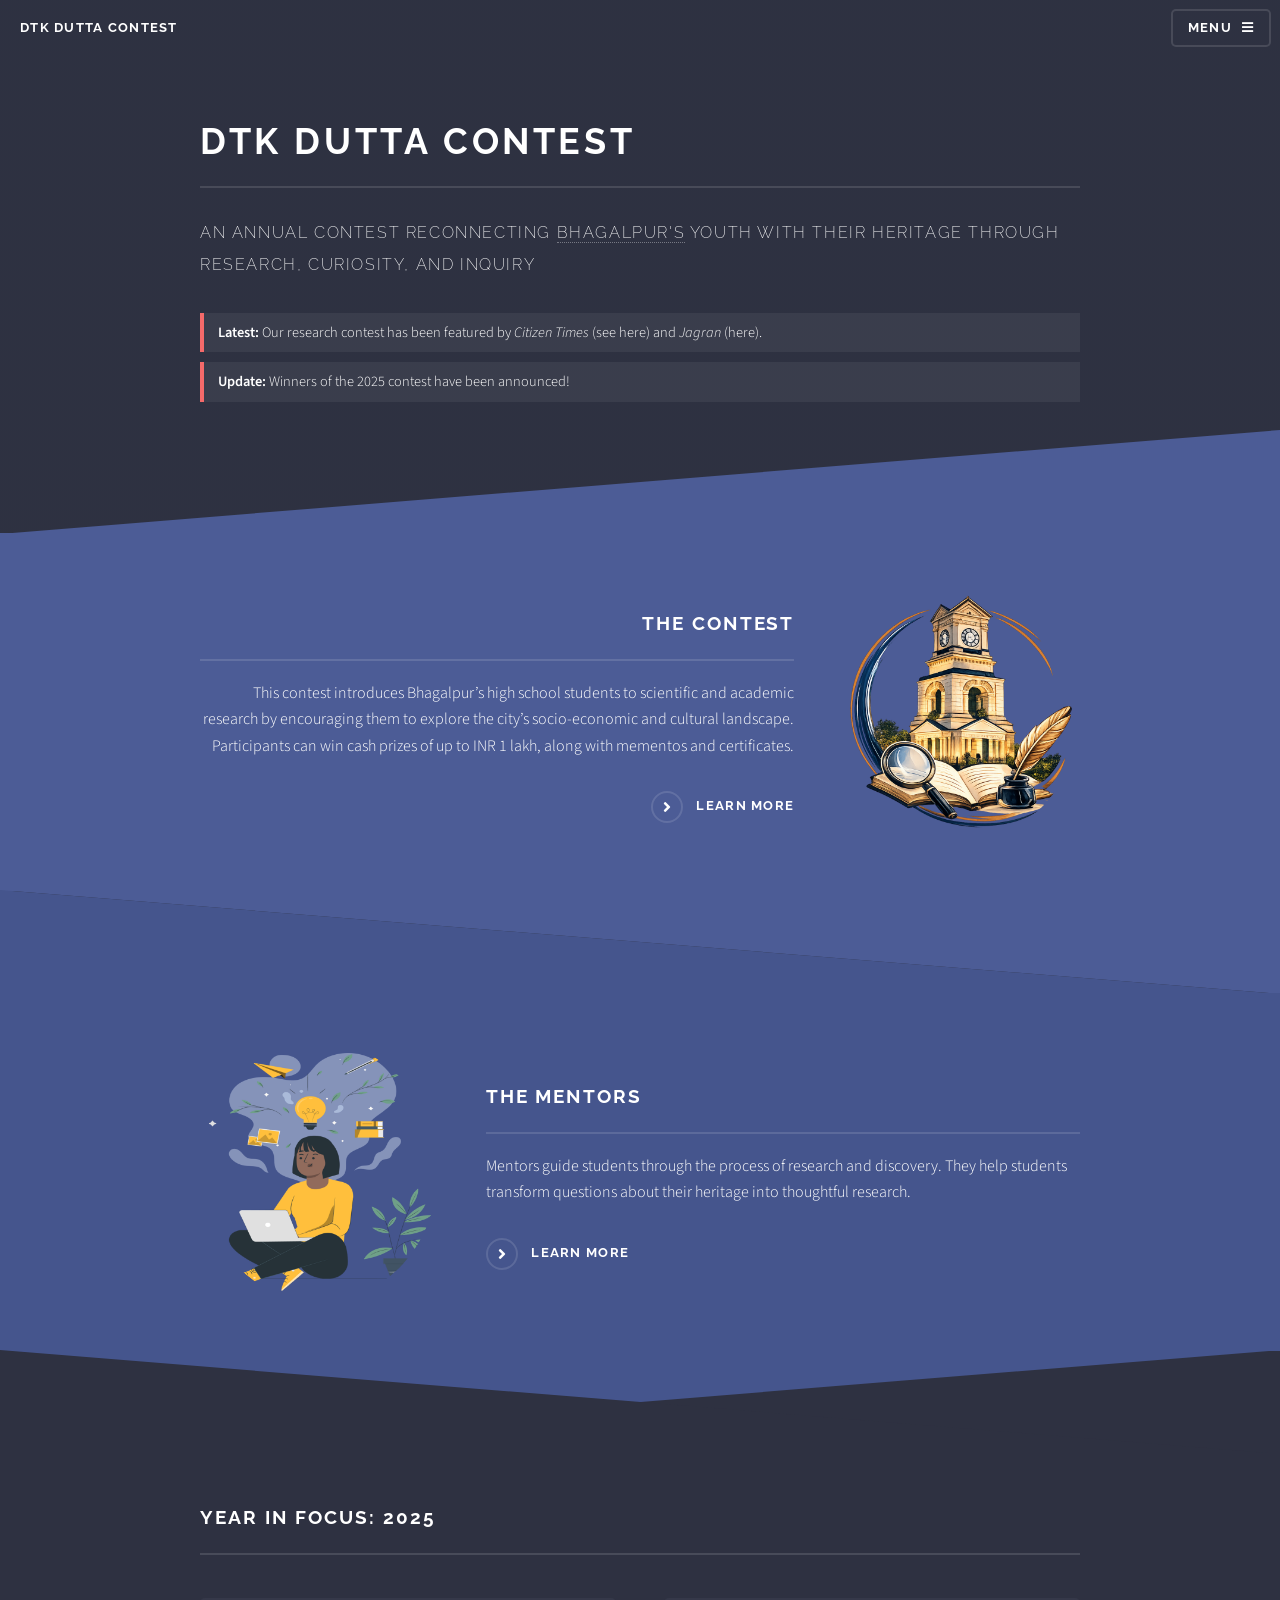
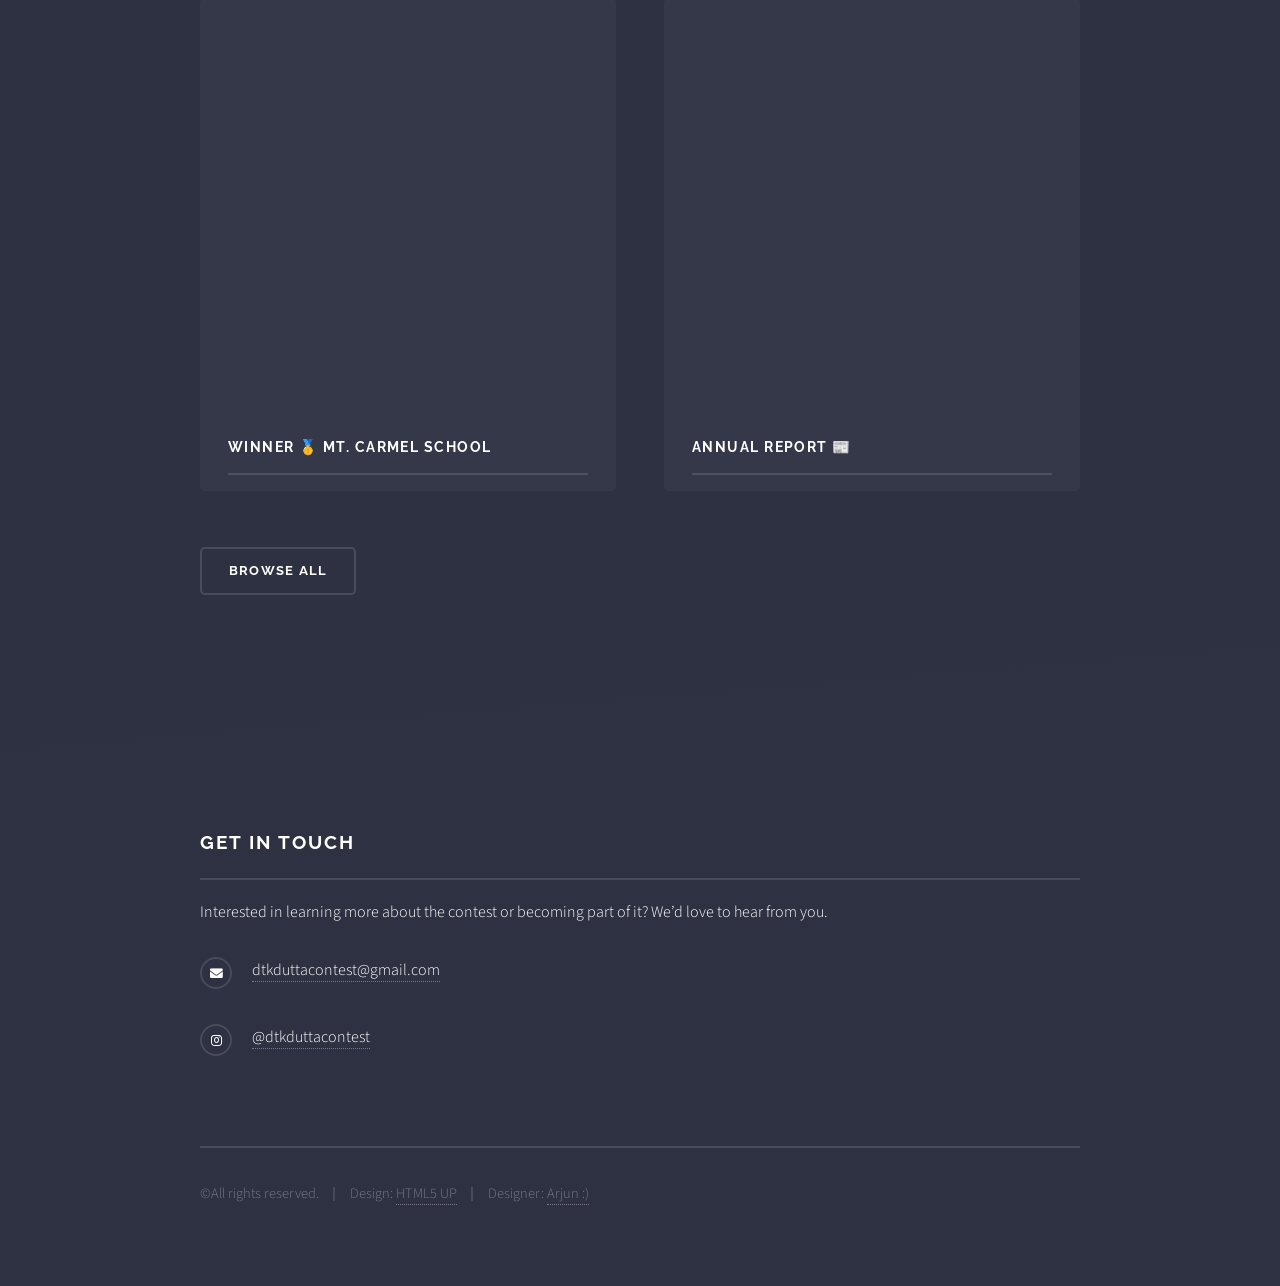
==== index.html @ 0d042282 "Update index.html" ====
<!DOCTYPE HTML>
<html>
	<head>
		<title>DTK Dutta Contest</title>
		<meta charset="utf-8" />
		<meta name="viewport" content="width=device-width, initial-scale=1, user-scalable=no" />
		<link rel="stylesheet" href="assets/css/main.css" />
		<noscript><link rel="stylesheet" href="assets/css/noscript.css" /></noscript>
	</head>
	<body>

		<!-- Page Wrapper -->
			<div id="page-wrapper">

				<!-- Header -->
					<header id="header" class="alt">
						<h1><a href="index.html">DTK Dutta Contest</a></h1>
						<nav>
							<a href="#menu">Menu</a>
						</nav>
					</header>

				<!-- Menu -->
					<nav id="menu">
						<div class="inner">
							<h2>Menu</h2>
							<ul class="links">
								<li><a href="index.html">Home</a></li>
								<li><a href="contest.html">Contest</a></li>
								<li><a href="mentors.html">Mentors</a></li>
								<li><a href="archives.html">Hall of Fame</a></li>
							</ul>
							<a href="#" class="close">Close</a>
						</div>
					</nav>

				<!-- Banner -->
					<section id="banner">
						<div class="inner">
							<!-- <div class="logo"><span class="icon fa-gem"></span></div> -->
							<h2>DTK Dutta Contest</h2>
							<p>An annual contest reconnecting <a href="https://en.wikipedia.org/wiki/Bhagalpur">Bhagalpur's</a> youth with their heritage through research, curiosity, and inquiry</a></p>
						
							<div class="announcement">
								<strong>Latest:</strong>
								Our research contest has been featured by <em>Citizen Times</em>
								<a href="https://www.youtube.com/watch?v=UC8y3TRYU3A">(see here)</a>
								and <em>Jagran</em>
								<a href="https://www.jagran.com/bihar/bhagalpur-dtk-dutta-contest-bhagalpur-students-social-research-impact-40152360.html">(here)</a>.
							</div>

							<div class="announcement">
								<strong>Update:</strong>
								<a href="archives.html">Winners of the 2025 contest have been announced!</a>
							</div>

						</div>
					</section>

				<!-- Wrapper -->
					<section id="wrapper">

						<!-- One -->
							<section id="one" class="wrapper spotlight style1">
								<div class="inner">
									<span class="image"><img src="images/logo.png" alt=""></span>
									<div class="content">
										<h2 class="major">The Contest</h2>
										<p>This contest introduces Bhagalpur’s high school students to scientific and academic research by encouraging them to explore the city’s socio-economic and cultural landscape. Participants can win cash prizes of up to INR 1 lakh, along with mementos and certificates.</p>
										<a href="contest.html" class="special">Learn more</a>
									</div>
								</div>
							</section>

						<!-- Two -->
							<section id="two" class="wrapper alt spotlight style2">
								<div class="inner">
									<span class="image"><img src="images/mentors.png" alt=""></span>
									<div class="content">
										<h2 class="major">The Mentors</h2>
										<p>Mentors guide students through the process of research and discovery. They help students transform questions about their heritage into thoughtful research.</p>
										<a href="mentors.html" class="special">Learn more</a>
									</div>
								</div>
							</section>

						<!-- Four -->
							<section id="four" class="wrapper alt style1">
								<div class="inner">
									<h2 class="major">Year in Focus: 2025</h2>
									<section class="features">
										<article>
											<iframe 
											src="https://drive.google.com/file/d/1gS7SGrvy79rr5S0woZBmlpg3Lfa-z8Sq/preview"
											width="100%"
											height="400px">
											</iframe>
											<h3 class="major">Winner 🥇 Mt. Carmel School</h3>
										</article>
										<article>
											<iframe 
											src="https://drive.google.com/file/d/1nLz-sWKJtcog7IIYso8b1VP65Lm3u6z1/preview"
											width="100%"
											height="400px">
											</iframe>
											<h3 class="major">Annual Report 📰</h3>
										</article>
									</section>
									<ul class="actions">
										<li><a href="archives.html" class="button">Browse All</a></li>
									</ul>
								</div>
							</section>

					</section>

				<!-- Footer -->
					<section id="footer">
						<div class="inner">
							<h2 class="major">Get in touch</h2>
							<p>Interested in learning more about the contest or becoming part of it? We’d love to hear from you.</p>
							<ul class="contact">
								<li class="icon solid fa-envelope">
									<a href="mailto:dtkduttacontest@gmail.com">dtkduttacontest@gmail.com</a>
								</li>
								<li class="icon brands fa-instagram">
									<a href="https://instagram.com/dtkduttacontest" target="_blank">
										@dtkduttacontest
									</a>
								</li>
							</ul>
							<ul class="copyright">
								<li>&copy;All rights reserved.</li><li>Design: <a href="http://html5up.net">HTML5 UP</a></li><li>Designer: <a href="https://mitraarjun.github.io/me/">Arjun :)</a></li>
							</ul>
						</div>
					</section>

			</div>

		<!-- Scripts -->
			<script src="assets/js/jquery.min.js"></script>
			<script src="assets/js/jquery.scrollex.min.js"></script>
			<script src="assets/js/browser.min.js"></script>
			<script src="assets/js/breakpoints.min.js"></script>
			<script src="assets/js/util.js"></script>
			<script src="assets/js/main.js"></script>

	</body>

</html>
---- assets/css/main.css ----
@import url(fontawesome-all.min.css);
@import url("https://fonts.googleapis.com/css?family=Raleway:200,700|Source+Sans+Pro:300,600,300italic,600italic");

/*
	Solid State by HTML5 UP
	html5up.net | @ajlkn
	Free for personal and commercial use under the CCA 3.0 license (html5up.net/license)
*/

html, body, div, span, applet, object,
iframe, h1, h2, h3, h4, h5, h6, p, blockquote,
pre, a, abbr, acronym, address, big, cite,
code, del, dfn, em, img, ins, kbd, q, s, samp,
small, strike, strong, sub, sup, tt, var, b,
u, i, center, dl, dt, dd, ol, ul, li, fieldset,
form, label, legend, table, caption, tbody,
tfoot, thead, tr, th, td, article, aside,
canvas, details, embed, figure, figcaption,
footer, header, hgroup, menu, nav, output, ruby,
section, summary, time, mark, audio, video {
	margin: 0;
	padding: 0;
	border: 0;
	font-size: 100%;
	font: inherit;
	vertical-align: baseline;}

.spotlight .image {
    width: 260px;
    height: 260px;
}

.spotlight .image img {
    width: 100%;
    height: 100%;
    object-fit: contain;
}

.media video {
  width: 320px;
  height: 180px;
  border-radius: 4px;
}

.media.left {
  float: left;
  margin: 0 20px 10px 0;
}

.media.right {
  float: right;
  margin: 0 0 10px 20px;
}

#banner .announcement {
    margin-top: 0.7em;
    padding: 8px 14px;
    border-left: 4px solid #f56a6a;
    background: rgba(255,255,255,0.06);
    font-size: 0.9rem;
}

#banner .announcement a {
    border-bottom: none;
}

.mentor-grid {
  display: grid;
  grid-template-columns: repeat(auto-fit, minmax(220px, 1fr));
  gap: 40px;
  text-align: center;
}

.mentor img {
  width: 220px;
  height: 220px;
  object-fit: cover;
  border-radius: 6px;
  margin-bottom: 15px;
}

.mentor h3 {
  margin-bottom: 8px;
}

.mentor p {
  font-size: 0.9rem;
  line-height: 1.5;
}

article, aside, details, figcaption, figure,
footer, header, hgroup, menu, nav, section {
	display: block;}

body {
	line-height: 1;
}

ol, ul {
	list-style: none;
}

blockquote, q {
	quotes: none;
}

blockquote:before, blockquote:after, q:before, q:after {
	content: '';
	content: none;
}

table {
	border-collapse: collapse;
	border-spacing: 0;
}

body {
	-webkit-text-size-adjust: none;
}

mark {
	background-color: transparent;
	color: inherit;
}

input::-moz-focus-inner {
	border: 0;
	padding: 0;
}

input, select, textarea {
	-moz-appearance: none;
	-webkit-appearance: none;
	-ms-appearance: none;
	appearance: none;
}

/* Basic */

	@-ms-viewport {
		width: device-width;
	}

	body {
		-ms-overflow-style: scrollbar;
	}

	@media screen and (max-width: 480px) {

		html, body {
			min-width: 320px;
		}

	}

	html {
		box-sizing: border-box;
	}

	*, *:before, *:after {
		box-sizing: inherit;
	}

	body {
		background-color: #2e3141;
		background-image: linear-gradient(to top, rgba(46, 49, 65, 0.8), rgba(46, 49, 65, 0.8)), url("../../images/bg.jpg");
		background-size: auto,
 cover;
		background-attachment: fixed,
 fixed;
		background-position: center,
 center;
	}

		body.is-preload *, body.is-preload *:before, body.is-preload *:after {
			-moz-animation: none !important;
			-webkit-animation: none !important;
			-ms-animation: none !important;
			animation: none !important;
			-moz-transition: none !important;
			-webkit-transition: none !important;
			-ms-transition: none !important;
			transition: none !important;
		}

/* Type */

	body, input, select, textarea {
		color: #ffffff;
		font-family: "Source Sans Pro", Helvetica, sans-serif;
		font-size: 16.5pt;
		font-weight: 300;
		line-height: 1.65;
	}

		@media screen and (max-width: 1680px) {

			body, input, select, textarea {
				font-size: 13pt;
			}

		}

		@media screen and (max-width: 1280px) {

			body, input, select, textarea {
				font-size: 12pt;
			}

		}

		@media screen and (max-width: 980px) {

			body, input, select, textarea {
				font-size: 12pt;
			}

		}

		@media screen and (max-width: 736px) {

			body, input, select, textarea {
				font-size: 12pt;
			}

		}

		@media screen and (max-width: 480px) {

			body, input, select, textarea {
				font-size: 12pt;
			}

		}

	a {
		-moz-transition: color 0.2s ease-in-out, border-bottom-color 0.2s ease-in-out;
		-webkit-transition: color 0.2s ease-in-out, border-bottom-color 0.2s ease-in-out;
		-ms-transition: color 0.2s ease-in-out, border-bottom-color 0.2s ease-in-out;
		transition: color 0.2s ease-in-out, border-bottom-color 0.2s ease-in-out;
		border-bottom: dotted 1px rgba(255, 255, 255, 0.35);
		color: #ffffff;
		text-decoration: none;
	}

		a:hover {
			border-bottom-color: transparent;
			color: #ffffff !important;
		}

		a.special:not(.button) {
			text-decoration: none;
			border-bottom: 0;
			display: block;
			font-family: Raleway, Helvetica, sans-serif;
			font-size: 0.8em;
			font-weight: 700;
			letter-spacing: 0.1em;
			margin: 0 0 2em 0;
			text-transform: uppercase;
		}

			a.special:not(.button):before {
				-moz-osx-font-smoothing: grayscale;
				-webkit-font-smoothing: antialiased;
				display: inline-block;
				font-style: normal;
				font-variant: normal;
				text-rendering: auto;
				line-height: 1;
				text-transform: none !important;
				font-family: 'Font Awesome 5 Free';
				font-weight: 900;
			}

			a.special:not(.button):before {
				-moz-transition: background-color 0.2s ease-in-out;
				-webkit-transition: background-color 0.2s ease-in-out;
				-ms-transition: background-color 0.2s ease-in-out;
				transition: background-color 0.2s ease-in-out;
				border-radius: 100%;
				border: solid 2px rgba(255, 255, 255, 0.125);
				content: '\f105';
				display: inline-block;
				font-size: 1.25em;
				height: 2em;
				line-height: 1.75em;
				margin-right: 0.85em;
				text-align: center;
				text-indent: 0.15em;
				vertical-align: middle;
				width: 2em;
			}

			a.special:not(.button):hover:before {
				background-color: rgba(255, 255, 255, 0.025);
			}

			a.special:not(.button):active:before {
				background-color: rgba(255, 255, 255, 0.075);
			}

	strong, b {
		color: #ffffff;
		font-weight: 600;
	}

	em, i {
		font-style: italic;
	}

	p {
		margin: 0 0 2em 0;
	}

	h1, h2, h3, h4, h5, h6 {
		color: #ffffff;
		font-family: Raleway, Helvetica, sans-serif;
		font-weight: 700;
		letter-spacing: 0.1em;
		margin: 0 0 1em 0;
		text-transform: uppercase;
	}

		h1 a, h2 a, h3 a, h4 a, h5 a, h6 a {
			color: inherit;
			text-decoration: none;
			border-bottom: 0;
		}

		h1 span, h2 span, h3 span, h4 span, h5 span, h6 span {
			font-weight: 200;
		}

		h1.major, h2.major, h3.major, h4.major, h5.major, h6.major {
			padding-bottom: 1em;
			border-bottom: solid 2px rgba(255, 255, 255, 0.125);
		}

	h2 {
		font-size: 1.2em;
	}

	h3 {
		font-size: 0.9em;
	}

	h4 {
		font-size: 0.7em;
	}

	h5 {
		font-size: 0.7em;
	}

	h6 {
		font-size: 0.7em;
	}

	@media screen and (max-width: 736px) {

		h2 {
			font-size: 1em;
		}

		h3 {
			font-size: 0.8em;
		}

	}

	sub {
		font-size: 0.8em;
		position: relative;
		top: 0.5em;
	}

	sup {
		font-size: 0.8em;
		position: relative;
		top: -0.5em;
	}

	blockquote {
		border-left: solid 4px rgba(255, 255, 255, 0.125);
		font-style: italic;
		margin: 0 0 2em 0;
		padding: 0.5em 0 0.5em 2em;
	}

	code {
		background: rgba(255, 255, 255, 0.025);
		border-radius: 5px;
		border: solid 2px rgba(255, 255, 255, 0.125);
		font-family: "Courier New", monospace;
		font-size: 0.9em;
		margin: 0 0.25em;
		padding: 0.25em 0.65em;
	}

	pre {
		-webkit-overflow-scrolling: touch;
		font-family: "Courier New", monospace;
		font-size: 0.9em;
		margin: 0 0 2em 0;
	}

		pre code {
			display: block;
			line-height: 1.75em;
			padding: 1em 1.5em;
			overflow-x: auto;
		}

	hr {
		border: 0;
		border-bottom: solid 2px rgba(255, 255, 255, 0.125);
		margin: 2.5em 0;
	}

		hr.major {
			margin: 4em 0;
		}

	.align-left {
		text-align: left;
	}

	.align-center {
		text-align: center;
	}

	.align-right {
		text-align: right;
	}

/* Row */

	.row {
		display: flex;
		flex-wrap: wrap;
		box-sizing: border-box;
		align-items: stretch;
	}

		.row > * {
			box-sizing: border-box;
		}

		.row.gtr-uniform > * > :last-child {
			margin-bottom: 0;
		}

		.row.aln-left {
			justify-content: flex-start;
		}

		.row.aln-center {
			justify-content: center;
		}

		.row.aln-right {
			justify-content: flex-end;
		}

		.row.aln-top {
			align-items: flex-start;
		}

		.row.aln-middle {
			align-items: center;
		}

		.row.aln-bottom {
			align-items: flex-end;
		}

		.row > .imp {
			order: -1;
		}

		.row > .col-1 {
			width: 8.33333%;
		}

		.row > .off-1 {
			margin-left: 8.33333%;
		}

		.row > .col-2 {
			width: 16.66667%;
		}

		.row > .off-2 {
			margin-left: 16.66667%;
		}

		.row > .col-3 {
			width: 25%;
		}

		.row > .off-3 {
			margin-left: 25%;
		}

		.row > .col-4 {
			width: 33.33333%;
		}

		.row > .off-4 {
			margin-left: 33.33333%;
		}

		.row > .col-5 {
			width: 41.66667%;
		}

		.row > .off-5 {
			margin-left: 41.66667%;
		}

		.row > .col-6 {
			width: 50%;
		}

		.row > .off-6 {
			margin-left: 50%;
		}

		.row > .col-7 {
			width: 58.33333%;
		}

		.row > .off-7 {
			margin-left: 58.33333%;
		}

		.row > .col-8 {
			width: 66.66667%;
		}

		.row > .off-8 {
			margin-left: 66.66667%;
		}

		.row > .col-9 {
			width: 75%;
		}

		.row > .off-9 {
			margin-left: 75%;
		}

		.row > .col-10 {
			width: 83.33333%;
		}

		.row > .off-10 {
			margin-left: 83.33333%;
		}

		.row > .col-11 {
			width: 91.66667%;
		}

		.row > .off-11 {
			margin-left: 91.66667%;
		}

		.row > .col-12 {
			width: 100%;
		}

		.row > .off-12 {
			margin-left: 100%;
		}

		.row.gtr-0 {
			margin-top: 0;
			margin-left: 0em;
		}

			.row.gtr-0 > * {
				padding: 0 0 0 0em;
			}

			.row.gtr-0.gtr-uniform {
				margin-top: 0em;
			}

				.row.gtr-0.gtr-uniform > * {
					padding-top: 0em;
				}

		.row.gtr-25 {
			margin-top: 0;
			margin-left: -0.4375em;
		}

			.row.gtr-25 > * {
				padding: 0 0 0 0.4375em;
			}

			.row.gtr-25.gtr-uniform {
				margin-top: -0.4375em;
			}

				.row.gtr-25.gtr-uniform > * {
					padding-top: 0.4375em;
				}

		.row.gtr-50 {
			margin-top: 0;
			margin-left: -0.875em;
		}

			.row.gtr-50 > * {
				padding: 0 0 0 0.875em;
			}

			.row.gtr-50.gtr-uniform {
				margin-top: -0.875em;
			}

				.row.gtr-50.gtr-uniform > * {
					padding-top: 0.875em;
				}

		.row {
			margin-top: 0;
			margin-left: -1.75em;
		}

			.row > * {
				padding: 0 0 0 1.75em;
			}

			.row.gtr-uniform {
				margin-top: -1.75em;
			}

				.row.gtr-uniform > * {
					padding-top: 1.75em;
				}

		.row.gtr-150 {
			margin-top: 0;
			margin-left: -2.625em;
		}

			.row.gtr-150 > * {
				padding: 0 0 0 2.625em;
			}

			.row.gtr-150.gtr-uniform {
				margin-top: -2.625em;
			}

				.row.gtr-150.gtr-uniform > * {
					padding-top: 2.625em;
				}

		.row.gtr-200 {
			margin-top: 0;
			margin-left: -3.5em;
		}

			.row.gtr-200 > * {
				padding: 0 0 0 3.5em;
			}

			.row.gtr-200.gtr-uniform {
				margin-top: -3.5em;
			}

				.row.gtr-200.gtr-uniform > * {
					padding-top: 3.5em;
				}

		@media screen and (max-width: 1680px) {

			.row {
				display: flex;
				flex-wrap: wrap;
				box-sizing: border-box;
				align-items: stretch;
			}

				.row > * {
					box-sizing: border-box;
				}

				.row.gtr-uniform > * > :last-child {
					margin-bottom: 0;
				}

				.row.aln-left {
					justify-content: flex-start;
				}

				.row.aln-center {
					justify-content: center;
				}

				.row.aln-right {
					justify-content: flex-end;
				}

				.row.aln-top {
					align-items: flex-start;
				}

				.row.aln-middle {
					align-items: center;
				}

				.row.aln-bottom {
					align-items: flex-end;
				}

				.row > .imp-xlarge {
					order: -1;
				}

				.row > .col-1-xlarge {
					width: 8.33333%;
				}

				.row > .off-1-xlarge {
					margin-left: 8.33333%;
				}

				.row > .col-2-xlarge {
					width: 16.66667%;
				}

				.row > .off-2-xlarge {
					margin-left: 16.66667%;
				}

				.row > .col-3-xlarge {
					width: 25%;
				}

				.row > .off-3-xlarge {
					margin-left: 25%;
				}

				.row > .col-4-xlarge {
					width: 33.33333%;
				}

				.row > .off-4-xlarge {
					margin-left: 33.33333%;
				}

				.row > .col-5-xlarge {
					width: 41.66667%;
				}

				.row > .off-5-xlarge {
					margin-left: 41.66667%;
				}

				.row > .col-6-xlarge {
					width: 50%;
				}

				.row > .off-6-xlarge {
					margin-left: 50%;
				}

				.row > .col-7-xlarge {
					width: 58.33333%;
				}

				.row > .off-7-xlarge {
					margin-left: 58.33333%;
				}

				.row > .col-8-xlarge {
					width: 66.66667%;
				}

				.row > .off-8-xlarge {
					margin-left: 66.66667%;
				}

				.row > .col-9-xlarge {
					width: 75%;
				}

				.row > .off-9-xlarge {
					margin-left: 75%;
				}

				.row > .col-10-xlarge {
					width: 83.33333%;
				}

				.row > .off-10-xlarge {
					margin-left: 83.33333%;
				}

				.row > .col-11-xlarge {
					width: 91.66667%;
				}

				.row > .off-11-xlarge {
					margin-left: 91.66667%;
				}

				.row > .col-12-xlarge {
					width: 100%;
				}

				.row > .off-12-xlarge {
					margin-left: 100%;
				}

				.row.gtr-0 {
					margin-top: 0;
					margin-left: 0em;
				}

					.row.gtr-0 > * {
						padding: 0 0 0 0em;
					}

					.row.gtr-0.gtr-uniform {
						margin-top: 0em;
					}

						.row.gtr-0.gtr-uniform > * {
							padding-top: 0em;
						}

				.row.gtr-25 {
					margin-top: 0;
					margin-left: -0.4375em;
				}

					.row.gtr-25 > * {
						padding: 0 0 0 0.4375em;
					}

					.row.gtr-25.gtr-uniform {
						margin-top: -0.4375em;
					}

						.row.gtr-25.gtr-uniform > * {
							padding-top: 0.4375em;
						}

				.row.gtr-50 {
					margin-top: 0;
					margin-left: -0.875em;
				}

					.row.gtr-50 > * {
						padding: 0 0 0 0.875em;
					}

					.row.gtr-50.gtr-uniform {
						margin-top: -0.875em;
					}

						.row.gtr-50.gtr-uniform > * {
							padding-top: 0.875em;
						}

				.row {
					margin-top: 0;
					margin-left: -1.75em;
				}

					.row > * {
						padding: 0 0 0 1.75em;
					}

					.row.gtr-uniform {
						margin-top: -1.75em;
					}

						.row.gtr-uniform > * {
							padding-top: 1.75em;
						}

				.row.gtr-150 {
					margin-top: 0;
					margin-left: -2.625em;
				}

					.row.gtr-150 > * {
						padding: 0 0 0 2.625em;
					}

					.row.gtr-150.gtr-uniform {
						margin-top: -2.625em;
					}

						.row.gtr-150.gtr-uniform > * {
							padding-top: 2.625em;
						}

				.row.gtr-200 {
					margin-top: 0;
					margin-left: -3.5em;
				}

					.row.gtr-200 > * {
						padding: 0 0 0 3.5em;
					}

					.row.gtr-200.gtr-uniform {
						margin-top: -3.5em;
					}

						.row.gtr-200.gtr-uniform > * {
							padding-top: 3.5em;
						}

		}

		@media screen and (max-width: 1280px) {

			.row {
				display: flex;
				flex-wrap: wrap;
				box-sizing: border-box;
				align-items: stretch;
			}

				.row > * {
					box-sizing: border-box;
				}

				.row.gtr-uniform > * > :last-child {
					margin-bottom: 0;
				}

				.row.aln-left {
					justify-content: flex-start;
				}

				.row.aln-center {
					justify-content: center;
				}

				.row.aln-right {
					justify-content: flex-end;
				}

				.row.aln-top {
					align-items: flex-start;
				}

				.row.aln-middle {
					align-items: center;
				}

				.row.aln-bottom {
					align-items: flex-end;
				}

				.row > .imp-large {
					order: -1;
				}

				.row > .col-1-large {
					width: 8.33333%;
				}

				.row > .off-1-large {
					margin-left: 8.33333%;
				}

				.row > .col-2-large {
					width: 16.66667%;
				}

				.row > .off-2-large {
					margin-left: 16.66667%;
				}

				.row > .col-3-large {
					width: 25%;
				}

				.row > .off-3-large {
					margin-left: 25%;
				}

				.row > .col-4-large {
					width: 33.33333%;
				}

				.row > .off-4-large {
					margin-left: 33.33333%;
				}

				.row > .col-5-large {
					width: 41.66667%;
				}

				.row > .off-5-large {
					margin-left: 41.66667%;
				}

				.row > .col-6-large {
					width: 50%;
				}

				.row > .off-6-large {
					margin-left: 50%;
				}

				.row > .col-7-large {
					width: 58.33333%;
				}

				.row > .off-7-large {
					margin-left: 58.33333%;
				}

				.row > .col-8-large {
					width: 66.66667%;
				}

				.row > .off-8-large {
					margin-left: 66.66667%;
				}

				.row > .col-9-large {
					width: 75%;
				}

				.row > .off-9-large {
					margin-left: 75%;
				}

				.row > .col-10-large {
					width: 83.33333%;
				}

				.row > .off-10-large {
					margin-left: 83.33333%;
				}

				.row > .col-11-large {
					width: 91.66667%;
				}

				.row > .off-11-large {
					margin-left: 91.66667%;
				}

				.row > .col-12-large {
					width: 100%;
				}

				.row > .off-12-large {
					margin-left: 100%;
				}

				.row.gtr-0 {
					margin-top: 0;
					margin-left: 0em;
				}

					.row.gtr-0 > * {
						padding: 0 0 0 0em;
					}

					.row.gtr-0.gtr-uniform {
						margin-top: 0em;
					}

						.row.gtr-0.gtr-uniform > * {
							padding-top: 0em;
						}

				.row.gtr-25 {
					margin-top: 0;
					margin-left: -0.4375em;
				}

					.row.gtr-25 > * {
						padding: 0 0 0 0.4375em;
					}

					.row.gtr-25.gtr-uniform {
						margin-top: -0.4375em;
					}

						.row.gtr-25.gtr-uniform > * {
							padding-top: 0.4375em;
						}

				.row.gtr-50 {
					margin-top: 0;
					margin-left: -0.875em;
				}

					.row.gtr-50 > * {
						padding: 0 0 0 0.875em;
					}

					.row.gtr-50.gtr-uniform {
						margin-top: -0.875em;
					}

						.row.gtr-50.gtr-uniform > * {
							padding-top: 0.875em;
						}

				.row {
					margin-top: 0;
					margin-left: -1.75em;
				}

					.row > * {
						padding: 0 0 0 1.75em;
					}

					.row.gtr-uniform {
						margin-top: -1.75em;
					}

						.row.gtr-uniform > * {
							padding-top: 1.75em;
						}

				.row.gtr-150 {
					margin-top: 0;
					margin-left: -2.625em;
				}

					.row.gtr-150 > * {
						padding: 0 0 0 2.625em;
					}

					.row.gtr-150.gtr-uniform {
						margin-top: -2.625em;
					}

						.row.gtr-150.gtr-uniform > * {
							padding-top: 2.625em;
						}

				.row.gtr-200 {
					margin-top: 0;
					margin-left: -3.5em;
				}

					.row.gtr-200 > * {
						padding: 0 0 0 3.5em;
					}

					.row.gtr-200.gtr-uniform {
						margin-top: -3.5em;
					}

						.row.gtr-200.gtr-uniform > * {
							padding-top: 3.5em;
						}

		}

		@media screen and (max-width: 980px) {

			.row {
				display: flex;
				flex-wrap: wrap;
				box-sizing: border-box;
				align-items: stretch;
			}

				.row > * {
					box-sizing: border-box;
				}

				.row.gtr-uniform > * > :last-child {
					margin-bottom: 0;
				}

				.row.aln-left {
					justify-content: flex-start;
				}

				.row.aln-center {
					justify-content: center;
				}

				.row.aln-right {
					justify-content: flex-end;
				}

				.row.aln-top {
					align-items: flex-start;
				}

				.row.aln-middle {
					align-items: center;
				}

				.row.aln-bottom {
					align-items: flex-end;
				}

				.row > .imp-medium {
					order: -1;
				}

				.row > .col-1-medium {
					width: 8.33333%;
				}

				.row > .off-1-medium {
					margin-left: 8.33333%;
				}

				.row > .col-2-medium {
					width: 16.66667%;
				}

				.row > .off-2-medium {
					margin-left: 16.66667%;
				}

				.row > .col-3-medium {
					width: 25%;
				}

				.row > .off-3-medium {
					margin-left: 25%;
				}

				.row > .col-4-medium {
					width: 33.33333%;
				}

				.row > .off-4-medium {
					margin-left: 33.33333%;
				}

				.row > .col-5-medium {
					width: 41.66667%;
				}

				.row > .off-5-medium {
					margin-left: 41.66667%;
				}

				.row > .col-6-medium {
					width: 50%;
				}

				.row > .off-6-medium {
					margin-left: 50%;
				}

				.row > .col-7-medium {
					width: 58.33333%;
				}

				.row > .off-7-medium {
					margin-left: 58.33333%;
				}

				.row > .col-8-medium {
					width: 66.66667%;
				}

				.row > .off-8-medium {
					margin-left: 66.66667%;
				}

				.row > .col-9-medium {
					width: 75%;
				}

				.row > .off-9-medium {
					margin-left: 75%;
				}

				.row > .col-10-medium {
					width: 83.33333%;
				}

				.row > .off-10-medium {
					margin-left: 83.33333%;
				}

				.row > .col-11-medium {
					width: 91.66667%;
				}

				.row > .off-11-medium {
					margin-left: 91.66667%;
				}

				.row > .col-12-medium {
					width: 100%;
				}

				.row > .off-12-medium {
					margin-left: 100%;
				}

				.row.gtr-0 {
					margin-top: 0;
					margin-left: 0em;
				}

					.row.gtr-0 > * {
						padding: 0 0 0 0em;
					}

					.row.gtr-0.gtr-uniform {
						margin-top: 0em;
					}

						.row.gtr-0.gtr-uniform > * {
							padding-top: 0em;
						}

				.row.gtr-25 {
					margin-top: 0;
					margin-left: -0.4375em;
				}

					.row.gtr-25 > * {
						padding: 0 0 0 0.4375em;
					}

					.row.gtr-25.gtr-uniform {
						margin-top: -0.4375em;
					}

						.row.gtr-25.gtr-uniform > * {
							padding-top: 0.4375em;
						}

				.row.gtr-50 {
					margin-top: 0;
					margin-left: -0.875em;
				}

					.row.gtr-50 > * {
						padding: 0 0 0 0.875em;
					}

					.row.gtr-50.gtr-uniform {
						margin-top: -0.875em;
					}

						.row.gtr-50.gtr-uniform > * {
							padding-top: 0.875em;
						}

				.row {
					margin-top: 0;
					margin-left: -1.75em;
				}

					.row > * {
						padding: 0 0 0 1.75em;
					}

					.row.gtr-uniform {
						margin-top: -1.75em;
					}

						.row.gtr-uniform > * {
							padding-top: 1.75em;
						}

				.row.gtr-150 {
					margin-top: 0;
					margin-left: -2.625em;
				}

					.row.gtr-150 > * {
						padding: 0 0 0 2.625em;
					}

					.row.gtr-150.gtr-uniform {
						margin-top: -2.625em;
					}

						.row.gtr-150.gtr-uniform > * {
							padding-top: 2.625em;
						}

				.row.gtr-200 {
					margin-top: 0;
					margin-left: -3.5em;
				}

					.row.gtr-200 > * {
						padding: 0 0 0 3.5em;
					}

					.row.gtr-200.gtr-uniform {
						margin-top: -3.5em;
					}

						.row.gtr-200.gtr-uniform > * {
							padding-top: 3.5em;
						}

		}

		@media screen and (max-width: 736px) {

			.row {
				display: flex;
				flex-wrap: wrap;
				box-sizing: border-box;
				align-items: stretch;
			}

				.row > * {
					box-sizing: border-box;
				}

				.row.gtr-uniform > * > :last-child {
					margin-bottom: 0;
				}

				.row.aln-left {
					justify-content: flex-start;
				}

				.row.aln-center {
					justify-content: center;
				}

				.row.aln-right {
					justify-content: flex-end;
				}

				.row.aln-top {
					align-items: flex-start;
				}

				.row.aln-middle {
					align-items: center;
				}

				.row.aln-bottom {
					align-items: flex-end;
				}

				.row > .imp-small {
					order: -1;
				}

				.row > .col-1-small {
					width: 8.33333%;
				}

				.row > .off-1-small {
					margin-left: 8.33333%;
				}

				.row > .col-2-small {
					width: 16.66667%;
				}

				.row > .off-2-small {
					margin-left: 16.66667%;
				}

				.row > .col-3-small {
					width: 25%;
				}

				.row > .off-3-small {
					margin-left: 25%;
				}

				.row > .col-4-small {
					width: 33.33333%;
				}

				.row > .off-4-small {
					margin-left: 33.33333%;
				}

				.row > .col-5-small {
					width: 41.66667%;
				}

				.row > .off-5-small {
					margin-left: 41.66667%;
				}

				.row > .col-6-small {
					width: 50%;
				}

				.row > .off-6-small {
					margin-left: 50%;
				}

				.row > .col-7-small {
					width: 58.33333%;
				}

				.row > .off-7-small {
					margin-left: 58.33333%;
				}

				.row > .col-8-small {
					width: 66.66667%;
				}

				.row > .off-8-small {
					margin-left: 66.66667%;
				}

				.row > .col-9-small {
					width: 75%;
				}

				.row > .off-9-small {
					margin-left: 75%;
				}

				.row > .col-10-small {
					width: 83.33333%;
				}

				.row > .off-10-small {
					margin-left: 83.33333%;
				}

				.row > .col-11-small {
					width: 91.66667%;
				}

				.row > .off-11-small {
					margin-left: 91.66667%;
				}

				.row > .col-12-small {
					width: 100%;
				}

				.row > .off-12-small {
					margin-left: 100%;
				}

				.row.gtr-0 {
					margin-top: 0;
					margin-left: 0em;
				}

					.row.gtr-0 > * {
						padding: 0 0 0 0em;
					}

					.row.gtr-0.gtr-uniform {
						margin-top: 0em;
					}

						.row.gtr-0.gtr-uniform > * {
							padding-top: 0em;
						}

				.row.gtr-25 {
					margin-top: 0;
					margin-left: -0.3125em;
				}

					.row.gtr-25 > * {
						padding: 0 0 0 0.3125em;
					}

					.row.gtr-25.gtr-uniform {
						margin-top: -0.3125em;
					}

						.row.gtr-25.gtr-uniform > * {
							padding-top: 0.3125em;
						}

				.row.gtr-50 {
					margin-top: 0;
					margin-left: -0.625em;
				}

					.row.gtr-50 > * {
						padding: 0 0 0 0.625em;
					}

					.row.gtr-50.gtr-uniform {
						margin-top: -0.625em;
					}

						.row.gtr-50.gtr-uniform > * {
							padding-top: 0.625em;
						}

				.row {
					margin-top: 0;
					margin-left: -1.25em;
				}

					.row > * {
						padding: 0 0 0 1.25em;
					}

					.row.gtr-uniform {
						margin-top: -1.25em;
					}

						.row.gtr-uniform > * {
							padding-top: 1.25em;
						}

				.row.gtr-150 {
					margin-top: 0;
					margin-left: -1.875em;
				}

					.row.gtr-150 > * {
						padding: 0 0 0 1.875em;
					}

					.row.gtr-150.gtr-uniform {
						margin-top: -1.875em;
					}

						.row.gtr-150.gtr-uniform > * {
							padding-top: 1.875em;
						}

				.row.gtr-200 {
					margin-top: 0;
					margin-left: -2.5em;
				}

					.row.gtr-200 > * {
						padding: 0 0 0 2.5em;
					}

					.row.gtr-200.gtr-uniform {
						margin-top: -2.5em;
					}

						.row.gtr-200.gtr-uniform > * {
							padding-top: 2.5em;
						}

		}

		@media screen and (max-width: 480px) {

			.row {
				display: flex;
				flex-wrap: wrap;
				box-sizing: border-box;
				align-items: stretch;
			}

				.row > * {
					box-sizing: border-box;
				}

				.row.gtr-uniform > * > :last-child {
					margin-bottom: 0;
				}

				.row.aln-left {
					justify-content: flex-start;
				}

				.row.aln-center {
					justify-content: center;
				}

				.row.aln-right {
					justify-content: flex-end;
				}

				.row.aln-top {
					align-items: flex-start;
				}

				.row.aln-middle {
					align-items: center;
				}

				.row.aln-bottom {
					align-items: flex-end;
				}

				.row > .imp-xsmall {
					order: -1;
				}

				.row > .col-1-xsmall {
					width: 8.33333%;
				}

				.row > .off-1-xsmall {
					margin-left: 8.33333%;
				}

				.row > .col-2-xsmall {
					width: 16.66667%;
				}

				.row > .off-2-xsmall {
					margin-left: 16.66667%;
				}

				.row > .col-3-xsmall {
					width: 25%;
				}

				.row > .off-3-xsmall {
					margin-left: 25%;
				}

				.row > .col-4-xsmall {
					width: 33.33333%;
				}

				.row > .off-4-xsmall {
					margin-left: 33.33333%;
				}

				.row > .col-5-xsmall {
					width: 41.66667%;
				}

				.row > .off-5-xsmall {
					margin-left: 41.66667%;
				}

				.row > .col-6-xsmall {
					width: 50%;
				}

				.row > .off-6-xsmall {
					margin-left: 50%;
				}

				.row > .col-7-xsmall {
					width: 58.33333%;
				}

				.row > .off-7-xsmall {
					margin-left: 58.33333%;
				}

				.row > .col-8-xsmall {
					width: 66.66667%;
				}

				.row > .off-8-xsmall {
					margin-left: 66.66667%;
				}

				.row > .col-9-xsmall {
					width: 75%;
				}

				.row > .off-9-xsmall {
					margin-left: 75%;
				}

				.row > .col-10-xsmall {
					width: 83.33333%;
				}

				.row > .off-10-xsmall {
					margin-left: 83.33333%;
				}

				.row > .col-11-xsmall {
					width: 91.66667%;
				}

				.row > .off-11-xsmall {
					margin-left: 91.66667%;
				}

				.row > .col-12-xsmall {
					width: 100%;
				}

				.row > .off-12-xsmall {
					margin-left: 100%;
				}

				.row.gtr-0 {
					margin-top: 0;
					margin-left: 0em;
				}

					.row.gtr-0 > * {
						padding: 0 0 0 0em;
					}

					.row.gtr-0.gtr-uniform {
						margin-top: 0em;
					}

						.row.gtr-0.gtr-uniform > * {
							padding-top: 0em;
						}

				.row.gtr-25 {
					margin-top: 0;
					margin-left: -0.3125em;
				}

					.row.gtr-25 > * {
						padding: 0 0 0 0.3125em;
					}

					.row.gtr-25.gtr-uniform {
						margin-top: -0.3125em;
					}

						.row.gtr-25.gtr-uniform > * {
							padding-top: 0.3125em;
						}

				.row.gtr-50 {
					margin-top: 0;
					margin-left: -0.625em;
				}

					.row.gtr-50 > * {
						padding: 0 0 0 0.625em;
					}

					.row.gtr-50.gtr-uniform {
						margin-top: -0.625em;
					}

						.row.gtr-50.gtr-uniform > * {
							padding-top: 0.625em;
						}

				.row {
					margin-top: 0;
					margin-left: -1.25em;
				}

					.row > * {
						padding: 0 0 0 1.25em;
					}

					.row.gtr-uniform {
						margin-top: -1.25em;
					}

						.row.gtr-uniform > * {
							padding-top: 1.25em;
						}

				.row.gtr-150 {
					margin-top: 0;
					margin-left: -1.875em;
				}

					.row.gtr-150 > * {
						padding: 0 0 0 1.875em;
					}

					.row.gtr-150.gtr-uniform {
						margin-top: -1.875em;
					}

						.row.gtr-150.gtr-uniform > * {
							padding-top: 1.875em;
						}

				.row.gtr-200 {
					margin-top: 0;
					margin-left: -2.5em;
				}

					.row.gtr-200 > * {
						padding: 0 0 0 2.5em;
					}

					.row.gtr-200.gtr-uniform {
						margin-top: -2.5em;
					}

						.row.gtr-200.gtr-uniform > * {
							padding-top: 2.5em;
						}

		}

		@media screen and (max-width: 360px) {

			.row {
				display: flex;
				flex-wrap: wrap;
				box-sizing: border-box;
				align-items: stretch;
			}

				.row > * {
					box-sizing: border-box;
				}

				.row.gtr-uniform > * > :last-child {
					margin-bottom: 0;
				}

				.row.aln-left {
					justify-content: flex-start;
				}

				.row.aln-center {
					justify-content: center;
				}

				.row.aln-right {
					justify-content: flex-end;
				}

				.row.aln-top {
					align-items: flex-start;
				}

				.row.aln-middle {
					align-items: center;
				}

				.row.aln-bottom {
					align-items: flex-end;
				}

				.row > .imp-xxsmall {
					order: -1;
				}

				.row > .col-1-xxsmall {
					width: 8.33333%;
				}

				.row > .off-1-xxsmall {
					margin-left: 8.33333%;
				}

				.row > .col-2-xxsmall {
					width: 16.66667%;
				}

				.row > .off-2-xxsmall {
					margin-left: 16.66667%;
				}

				.row > .col-3-xxsmall {
					width: 25%;
				}

				.row > .off-3-xxsmall {
					margin-left: 25%;
				}

				.row > .col-4-xxsmall {
					width: 33.33333%;
				}

				.row > .off-4-xxsmall {
					margin-left: 33.33333%;
				}

				.row > .col-5-xxsmall {
					width: 41.66667%;
				}

				.row > .off-5-xxsmall {
					margin-left: 41.66667%;
				}

				.row > .col-6-xxsmall {
					width: 50%;
				}

				.row > .off-6-xxsmall {
					margin-left: 50%;
				}

				.row > .col-7-xxsmall {
					width: 58.33333%;
				}

				.row > .off-7-xxsmall {
					margin-left: 58.33333%;
				}

				.row > .col-8-xxsmall {
					width: 66.66667%;
				}

				.row > .off-8-xxsmall {
					margin-left: 66.66667%;
				}

				.row > .col-9-xxsmall {
					width: 75%;
				}

				.row > .off-9-xxsmall {
					margin-left: 75%;
				}

				.row > .col-10-xxsmall {
					width: 83.33333%;
				}

				.row > .off-10-xxsmall {
					margin-left: 83.33333%;
				}

				.row > .col-11-xxsmall {
					width: 91.66667%;
				}

				.row > .off-11-xxsmall {
					margin-left: 91.66667%;
				}

				.row > .col-12-xxsmall {
					width: 100%;
				}

				.row > .off-12-xxsmall {
					margin-left: 100%;
				}

				.row.gtr-0 {
					margin-top: 0;
					margin-left: 0em;
				}

					.row.gtr-0 > * {
						padding: 0 0 0 0em;
					}

					.row.gtr-0.gtr-uniform {
						margin-top: 0em;
					}

						.row.gtr-0.gtr-uniform > * {
							padding-top: 0em;
						}

				.row.gtr-25 {
					margin-top: 0;
					margin-left: -0.3125em;
				}

					.row.gtr-25 > * {
						padding: 0 0 0 0.3125em;
					}

					.row.gtr-25.gtr-uniform {
						margin-top: -0.3125em;
					}

						.row.gtr-25.gtr-uniform > * {
							padding-top: 0.3125em;
						}

				.row.gtr-50 {
					margin-top: 0;
					margin-left: -0.625em;
				}

					.row.gtr-50 > * {
						padding: 0 0 0 0.625em;
					}

					.row.gtr-50.gtr-uniform {
						margin-top: -0.625em;
					}

						.row.gtr-50.gtr-uniform > * {
							padding-top: 0.625em;
						}

				.row {
					margin-top: 0;
					margin-left: -1.25em;
				}

					.row > * {
						padding: 0 0 0 1.25em;
					}

					.row.gtr-uniform {
						margin-top: -1.25em;
					}

						.row.gtr-uniform > * {
							padding-top: 1.25em;
						}

				.row.gtr-150 {
					margin-top: 0;
					margin-left: -1.875em;
				}

					.row.gtr-150 > * {
						padding: 0 0 0 1.875em;
					}

					.row.gtr-150.gtr-uniform {
						margin-top: -1.875em;
					}

						.row.gtr-150.gtr-uniform > * {
							padding-top: 1.875em;
						}

				.row.gtr-200 {
					margin-top: 0;
					margin-left: -2.5em;
				}

					.row.gtr-200 > * {
						padding: 0 0 0 2.5em;
					}

					.row.gtr-200.gtr-uniform {
						margin-top: -2.5em;
					}

						.row.gtr-200.gtr-uniform > * {
							padding-top: 2.5em;
						}

		}

/* Section/Article */

	section.special, article.special {
		text-align: center;
	}

/* Form */

	form {
		margin: 0 0 2em 0;
	}

		form > :last-child {
			margin-bottom: 0;
		}

		form > .fields {
			display: -moz-flex;
			display: -webkit-flex;
			display: -ms-flex;
			display: flex;
			-moz-flex-wrap: wrap;
			-webkit-flex-wrap: wrap;
			-ms-flex-wrap: wrap;
			flex-wrap: wrap;
			width: calc(100% + 3em);
			margin: -1.5em 0 2em -1.5em;
		}

			form > .fields > .field {
				-moz-flex-grow: 0;
				-webkit-flex-grow: 0;
				-ms-flex-grow: 0;
				flex-grow: 0;
				-moz-flex-shrink: 0;
				-webkit-flex-shrink: 0;
				-ms-flex-shrink: 0;
				flex-shrink: 0;
				padding: 1.5em 0 0 1.5em;
				width: calc(100% - 1.5em);
			}

				form > .fields > .field.half {
					width: calc(50% - 0.75em);
				}

				form > .fields > .field.third {
					width: calc(100%/3 - 0.5em);
				}

				form > .fields > .field.quarter {
					width: calc(25% - 0.375em);
				}

		@media screen and (max-width: 480px) {

			form > .fields {
				width: calc(100% + 3em);
				margin: -1.5em 0 2em -1.5em;
			}

				form > .fields > .field {
					padding: 1.5em 0 0 1.5em;
					width: calc(100% - 1.5em);
				}

					form > .fields > .field.half {
						width: calc(100% - 1.5em);
					}

					form > .fields > .field.third {
						width: calc(100% - 1.5em);
					}

					form > .fields > .field.quarter {
						width: calc(100% - 1.5em);
					}

		}

	label {
		color: #ffffff;
		display: block;
		font-family: Raleway, Helvetica, sans-serif;
		font-size: 0.8em;
		font-weight: 700;
		letter-spacing: 0.1em;
		margin: 0 0 0.7em 0;
		text-transform: uppercase;
	}

	input[type="text"],
	input[type="password"],
	input[type="email"],
	input[type="tel"],
	select,
	textarea {
		-moz-appearance: none;
		-webkit-appearance: none;
		-ms-appearance: none;
		appearance: none;
		background: rgba(255, 255, 255, 0.025);
		border-radius: 5px;
		border: none;
		border: solid 2px rgba(255, 255, 255, 0.125);
		color: inherit;
		display: block;
		outline: 0;
		padding: 0 1em;
		text-decoration: none;
		width: 100%;
	}

		input[type="text"]:invalid,
		input[type="password"]:invalid,
		input[type="email"]:invalid,
		input[type="tel"]:invalid,
		select:invalid,
		textarea:invalid {
			box-shadow: none;
		}

		input[type="text"]:focus,
		input[type="password"]:focus,
		input[type="email"]:focus,
		input[type="tel"]:focus,
		select:focus,
		textarea:focus {
			border-color: #5b6ba6;
		}

	select {
		background-image: url("data:image/svg+xml;charset=utf8,%3Csvg xmlns='http://www.w3.org/2000/svg' width='40' height='40' preserveAspectRatio='none' viewBox='0 0 40 40'%3E%3Cpath d='M9.4,12.3l10.4,10.4l10.4-10.4c0.2-0.2,0.5-0.4,0.9-0.4c0.3,0,0.6,0.1,0.9,0.4l3.3,3.3c0.2,0.2,0.4,0.5,0.4,0.9 c0,0.4-0.1,0.6-0.4,0.9L20.7,31.9c-0.2,0.2-0.5,0.4-0.9,0.4c-0.3,0-0.6-0.1-0.9-0.4L4.3,17.3c-0.2-0.2-0.4-0.5-0.4-0.9 c0-0.4,0.1-0.6,0.4-0.9l3.3-3.3c0.2-0.2,0.5-0.4,0.9-0.4S9.1,12.1,9.4,12.3z' fill='rgba(255, 255, 255, 0.125)' /%3E%3C/svg%3E");
		background-size: 1.25rem;
		background-repeat: no-repeat;
		background-position: calc(100% - 1rem) center;
		height: 2.75em;
		padding-right: 2.75em;
		text-overflow: ellipsis;
	}

		select option {
			color: #ffffff;
			background: #2e3141;
		}

		select:focus::-ms-value {
			background-color: transparent;
		}

		select::-ms-expand {
			display: none;
		}

	input[type="text"],
	input[type="password"],
	input[type="email"],
	select {
		height: 2.75em;
	}

	textarea {
		padding: 0.75em 1em;
	}

	input[type="checkbox"],
	input[type="radio"] {
		-moz-appearance: none;
		-webkit-appearance: none;
		-ms-appearance: none;
		appearance: none;
		display: block;
		float: left;
		margin-right: -2em;
		opacity: 0;
		width: 1em;
		z-index: -1;
	}

		input[type="checkbox"] + label,
		input[type="radio"] + label {
			text-decoration: none;
			color: #ffffff;
			cursor: pointer;
			display: inline-block;
			font-size: 1em;
			font-family: "Source Sans Pro", Helvetica, sans-serif;
			text-transform: none;
			letter-spacing: 0;
			font-weight: 300;
			padding-left: 2.4em;
			padding-right: 0.75em;
			position: relative;
		}

			input[type="checkbox"] + label:before,
			input[type="radio"] + label:before {
				-moz-osx-font-smoothing: grayscale;
				-webkit-font-smoothing: antialiased;
				display: inline-block;
				font-style: normal;
				font-variant: normal;
				text-rendering: auto;
				line-height: 1;
				text-transform: none !important;
				font-family: 'Font Awesome 5 Free';
				font-weight: 900;
			}

			input[type="checkbox"] + label:before,
			input[type="radio"] + label:before {
				background: rgba(255, 255, 255, 0.025);
				border-radius: 5px;
				border: solid 2px rgba(255, 255, 255, 0.125);
				content: '';
				display: inline-block;
				font-size: 0.8em;
				height: 2.0625em;
				left: 0;
				line-height: 2.0625em;
				position: absolute;
				text-align: center;
				top: 0;
				width: 2.0625em;
			}

		input[type="checkbox"]:checked + label:before,
		input[type="radio"]:checked + label:before {
			background: #ffffff;
			border-color: #ffffff;
			content: '\f00c';
			color: #2e3141;
		}

		input[type="checkbox"]:focus + label:before,
		input[type="radio"]:focus + label:before {
			border-color: #4c5c96;
		}

	input[type="checkbox"] + label:before {
		border-radius: 5px;
	}

	input[type="radio"] + label:before {
		border-radius: 100%;
	}

	::-webkit-input-placeholder {
		color: rgba(255, 255, 255, 0.35) !important;
		opacity: 1.0;
	}

	:-moz-placeholder {
		color: rgba(255, 255, 255, 0.35) !important;
		opacity: 1.0;
	}

	::-moz-placeholder {
		color: rgba(255, 255, 255, 0.35) !important;
		opacity: 1.0;
	}

	:-ms-input-placeholder {
		color: rgba(255, 255, 255, 0.35) !important;
		opacity: 1.0;
	}

/* Box */

	.box {
		border-radius: 5px;
		border: solid 2px rgba(255, 255, 255, 0.125);
		margin-bottom: 2em;
		padding: 1.5em;
	}

		.box > :last-child,
		.box > :last-child > :last-child,
		.box > :last-child > :last-child > :last-child {
			margin-bottom: 0;
		}

		.box.alt {
			border: 0;
			border-radius: 0;
			padding: 0;
		}

/* Icon */

	.icon {
		text-decoration: none;
		border-bottom: none;
		position: relative;
	}

		.icon:before {
			-moz-osx-font-smoothing: grayscale;
			-webkit-font-smoothing: antialiased;
			display: inline-block;
			font-style: normal;
			font-variant: normal;
			text-rendering: auto;
			line-height: 1;
			text-transform: none !important;
			font-family: 'Font Awesome 5 Free';
			font-weight: 400;
		}

		.icon > .label {
			display: none;
		}

		.icon:before {
			line-height: inherit;
		}

		.icon.solid:before {
			font-weight: 900;
		}

		.icon.brands:before {
			font-family: 'Font Awesome 5 Brands';
		}

/* Image */

	.image {
		border-radius: 5px;
		border: 0;
		display: inline-block;
		position: relative;
	}

		.image img {
			border-radius: 5px;
			display: block;
		}

		.image.left, .image.right {
			max-width: 40%;
		}

			.image.left img, .image.right img {
				width: 100%;
			}

		.image.left {
			float: left;
			padding: 0 1.5em 1em 0;
			top: 0.25em;
		}

		.image.right {
			float: right;
			padding: 0 0 1em 1.5em;
			top: 0.25em;
		}

		.image.fit {
			display: block;
			margin: 0 0 2em 0;
			width: 100%;
		}

			.image.fit img {
				width: 100%;
			}

		.image.main {
			display: block;
			margin: 0 0 3em 0;
			width: 100%;
		}

			.image.main img {
				width: 100%;
			}

/* List */

	ol {
		list-style: decimal;
		margin: 0 0 2em 0;
		padding-left: 1.25em;
	}

		ol li {
			padding-left: 0.25em;
		}

	ul {
		list-style: disc;
		margin: 0 0 2em 0;
		padding-left: 1em;
	}

		ul li {
			padding-left: 0.5em;
		}

		ul.alt {
			list-style: none;
			padding-left: 0;
		}

			ul.alt li {
				border-top: solid 1px rgba(255, 255, 255, 0.125);
				padding: 0.5em 0;
			}

				ul.alt li:first-child {
					border-top: 0;
					padding-top: 0;
				}

	dl {
		margin: 0 0 2em 0;
	}

		dl dt {
			display: block;
			font-weight: 600;
			margin: 0 0 1em 0;
		}

		dl dd {
			margin-left: 2em;
		}

/* Actions */

	ul.actions {
		display: -moz-flex;
		display: -webkit-flex;
		display: -ms-flex;
		display: flex;
		cursor: default;
		list-style: none;
		margin-left: -1em;
		padding-left: 0;
	}

		ul.actions li {
			padding: 0 0 0 1em;
			vertical-align: middle;
		}

		ul.actions.special {
			-moz-justify-content: center;
			-webkit-justify-content: center;
			-ms-justify-content: center;
			justify-content: center;
			width: 100%;
			margin-left: 0;
		}

			ul.actions.special li:first-child {
				padding-left: 0;
			}

		ul.actions.stacked {
			-moz-flex-direction: column;
			-webkit-flex-direction: column;
			-ms-flex-direction: column;
			flex-direction: column;
			margin-left: 0;
		}

			ul.actions.stacked li {
				padding: 1.3em 0 0 0;
			}

				ul.actions.stacked li:first-child {
					padding-top: 0;
				}

		ul.actions.fit {
			width: calc(100% + 1em);
		}

			ul.actions.fit li {
				-moz-flex-grow: 1;
				-webkit-flex-grow: 1;
				-ms-flex-grow: 1;
				flex-grow: 1;
				-moz-flex-shrink: 1;
				-webkit-flex-shrink: 1;
				-ms-flex-shrink: 1;
				flex-shrink: 1;
				width: 100%;
			}

				ul.actions.fit li > * {
					width: 100%;
				}

			ul.actions.fit.stacked {
				width: 100%;
			}

		@media screen and (max-width: 480px) {

			ul.actions:not(.fixed) {
				-moz-flex-direction: column;
				-webkit-flex-direction: column;
				-ms-flex-direction: column;
				flex-direction: column;
				margin-left: 0;
				width: 100% !important;
			}

				ul.actions:not(.fixed) li {
					-moz-flex-grow: 1;
					-webkit-flex-grow: 1;
					-ms-flex-grow: 1;
					flex-grow: 1;
					-moz-flex-shrink: 1;
					-webkit-flex-shrink: 1;
					-ms-flex-shrink: 1;
					flex-shrink: 1;
					padding: 1em 0 0 0;
					text-align: center;
					width: 100%;
				}

					ul.actions:not(.fixed) li > * {
						width: 100%;
					}

					ul.actions:not(.fixed) li:first-child {
						padding-top: 0;
					}

					ul.actions:not(.fixed) li input[type="submit"],
					ul.actions:not(.fixed) li input[type="reset"],
					ul.actions:not(.fixed) li input[type="button"],
					ul.actions:not(.fixed) li button,
					ul.actions:not(.fixed) li .button {
						width: 100%;
					}

						ul.actions:not(.fixed) li input[type="submit"].icon:before,
						ul.actions:not(.fixed) li input[type="reset"].icon:before,
						ul.actions:not(.fixed) li input[type="button"].icon:before,
						ul.actions:not(.fixed) li button.icon:before,
						ul.actions:not(.fixed) li .button.icon:before {
							margin-left: -0.5rem;
						}

		}

/* Icons */

	ul.icons {
		cursor: default;
		list-style: none;
		padding-left: 0;
	}

		ul.icons li {
			display: inline-block;
			padding: 0 1em 0 0;
		}

			ul.icons li:last-child {
				padding-right: 0;
			}

			ul.icons li .icon:before {
				font-size: 1.25em;
			}

/* Contact */

	ul.contact {
		list-style: none;
		padding: 0;
	}

		ul.contact li {
			text-decoration: none;
			margin: 2.5em 0 0 0;
			padding: 0 0 0 3.25em;
			position: relative;
		}

			ul.contact li:before {
				-moz-osx-font-smoothing: grayscale;
				-webkit-font-smoothing: antialiased;
				display: inline-block;
				font-style: normal;
				font-variant: normal;
				text-rendering: auto;
				line-height: 1;
				text-transform: none !important;
				font-family: 'Font Awesome 5 Free';
				font-weight: 400;
			}

			ul.contact li:before {
				border-radius: 100%;
				border: solid 2px rgba(255, 255, 255, 0.125);
				display: inline-block;
				font-size: 0.8em;
				height: 2.5em;
				left: 0;
				line-height: 2.35em;
				position: absolute;
				text-align: center;
				top: 0;
				width: 2.5em;
			}

			ul.contact li:first-child {
				margin-top: 0;
			}

		@media screen and (max-width: 736px) {

			ul.contact li {
				margin: 1.5em 0 0 0;
			}

		}

/* Pagination */

	ul.pagination {
		cursor: default;
		list-style: none;
		padding-left: 0;
	}

		ul.pagination li {
			display: inline-block;
			padding-left: 0;
			vertical-align: middle;
		}

			ul.pagination li > .page {
				-moz-transition: background-color 0.2s ease-in-out, color 0.2s ease-in-out;
				-webkit-transition: background-color 0.2s ease-in-out, color 0.2s ease-in-out;
				-ms-transition: background-color 0.2s ease-in-out, color 0.2s ease-in-out;
				transition: background-color 0.2s ease-in-out, color 0.2s ease-in-out;
				border-bottom: 0;
				border-radius: 5px;
				display: inline-block;
				height: 1.5em;
				line-height: 1.5em;
				margin: 0 0.125em;
				min-width: 1.5em;
				padding: 0 0.5em;
				text-align: center;
			}

				ul.pagination li > .page:hover {
					background-color: rgba(255, 255, 255, 0.025);
				}

				ul.pagination li > .page.active {
					background-color: #4c5c96;
				}

			ul.pagination li:first-child {
				padding-right: 0.75em;
			}

			ul.pagination li:last-child {
				padding-left: 0.75em;
			}

		@media screen and (max-width: 480px) {

			ul.pagination li:nth-child(n+2):nth-last-child(n+2) {
				display: none;
			}

			ul.pagination li .button {
				width: 100%;
			}

			ul.pagination li:first-child {
				width: calc(50% - 2px);
				text-align: left;
				padding-right: 0.325em;
			}

			ul.pagination li:last-child {
				width: calc(50% - 2px);
				text-align: right;
				padding-left: 0.325em;
			}

		}

/* Table */

	.table-wrapper {
		-webkit-overflow-scrolling: touch;
		overflow-x: auto;
	}

	table {
		margin: 0 0 2em 0;
		width: 100%;
	}

		table tbody tr {
			border: solid 1px rgba(255, 255, 255, 0.125);
			border-left: 0;
			border-right: 0;
		}

			table tbody tr:nth-child(2n + 1) {
				background-color: rgba(255, 255, 255, 0.025);
			}

		table td {
			padding: 0.75em 0.75em;
		}

		table th {
			color: #ffffff;
			font-size: 0.9em;
			font-weight: 600;
			padding: 0 0.75em 0.75em 0.75em;
			text-align: left;
		}

		table thead {
			border-bottom: solid 2px rgba(255, 255, 255, 0.125);
		}

		table tfoot {
			border-top: solid 2px rgba(255, 255, 255, 0.125);
		}

		table.alt {
			border-collapse: separate;
		}

			table.alt tbody tr td {
				border: solid 1px rgba(255, 255, 255, 0.125);
				border-left-width: 0;
				border-top-width: 0;
			}

				table.alt tbody tr td:first-child {
					border-left-width: 1px;
				}

			table.alt tbody tr:first-child td {
				border-top-width: 1px;
			}

			table.alt thead {
				border-bottom: 0;
			}

			table.alt tfoot {
				border-top: 0;
			}

/* Button */

	input[type="submit"],
	input[type="reset"],
	input[type="button"],
	button,
	.button {
		-moz-appearance: none;
		-webkit-appearance: none;
		-ms-appearance: none;
		appearance: none;
		-moz-transition: background-color 0.2s ease-in-out;
		-webkit-transition: background-color 0.2s ease-in-out;
		-ms-transition: background-color 0.2s ease-in-out;
		transition: background-color 0.2s ease-in-out;
		background-color: transparent;
		border-radius: 5px;
		border: 0;
		box-shadow: inset 0 0 0 2px rgba(255, 255, 255, 0.125);
		color: #ffffff !important;
		cursor: pointer;
		display: inline-block;
		font-family: Raleway, Helvetica, sans-serif;
		font-size: 0.8em;
		font-weight: 700;
		height: 3.75em;
		letter-spacing: 0.1em;
		line-height: 3.75em;
		padding: 0 2.25em;
		text-align: center;
		text-decoration: none;
		text-transform: uppercase;
		white-space: nowrap;
	}

		input[type="submit"]:hover,
		input[type="reset"]:hover,
		input[type="button"]:hover,
		button:hover,
		.button:hover {
			background-color: rgba(255, 255, 255, 0.025);
		}

		input[type="submit"]:active,
		input[type="reset"]:active,
		input[type="button"]:active,
		button:active,
		.button:active {
			background-color: rgba(255, 255, 255, 0.075);
		}

		input[type="submit"].icon:before,
		input[type="reset"].icon:before,
		input[type="button"].icon:before,
		button.icon:before,
		.button.icon:before {
			margin-right: 0.5em;
			color: rgba(255, 255, 255, 0.35);
		}

		input[type="submit"].primary,
		input[type="reset"].primary,
		input[type="button"].primary,
		button.primary,
		.button.primary {
			background-color: #4c5c96;
			box-shadow: none;
		}

			input[type="submit"].primary:hover,
			input[type="reset"].primary:hover,
			input[type="button"].primary:hover,
			button.primary:hover,
			.button.primary:hover {
				background-color: #53639e;
			}

			input[type="submit"].primary:active,
			input[type="reset"].primary:active,
			input[type="button"].primary:active,
			button.primary:active,
			.button.primary:active {
				background-color: #45558d;
			}

			input[type="submit"].primary.icon:before,
			input[type="reset"].primary.icon:before,
			input[type="button"].primary.icon:before,
			button.primary.icon:before,
			.button.primary.icon:before {
				color: #7985b0;
			}

		input[type="submit"].fit,
		input[type="reset"].fit,
		input[type="button"].fit,
		button.fit,
		.button.fit {
			width: 100%;
		}

		input[type="submit"].small,
		input[type="reset"].small,
		input[type="button"].small,
		button.small,
		.button.small {
			font-size: 0.6em;
		}

		input[type="submit"].large,
		input[type="reset"].large,
		input[type="button"].large,
		button.large,
		.button.large {
			font-size: 1em;
		}

		input[type="submit"].disabled, input[type="submit"]:disabled,
		input[type="reset"].disabled,
		input[type="reset"]:disabled,
		input[type="button"].disabled,
		input[type="button"]:disabled,
		button.disabled,
		button:disabled,
		.button.disabled,
		.button:disabled {
			opacity: 0.25;
		}

		@media screen and (max-width: 480px) {

			input[type="submit"],
			input[type="reset"],
			input[type="button"],
			button,
			.button {
				padding: 0;
			}

		}

/* Features */

	.features {
		display: -moz-flex;
		display: -webkit-flex;
		display: -ms-flex;
		display: flex;
		-moz-flex-wrap: wrap;
		-webkit-flex-wrap: wrap;
		-ms-flex-wrap: wrap;
		flex-wrap: wrap;
		margin: 0 0 2em 0;
	}

		.features article {
			padding: 1.75em 1.75em 0.1em 1.75em ;
			background-color: #353849;
			border-radius: 5px;
			margin: 1.5em 3em 1.5em 0;
			width: calc(50% - 1.5em);
		}

			.features article:nth-child(2n) {
				margin-right: 0;
			}

			.features article .image {
				border-radius: 5px 5px 0 0;
				display: block;
				margin-bottom: 1.75em;
				margin-left: -1.75em;
				margin-top: -1.75em;
				position: relative;
				width: calc(100% + 3.5em);
			}

				.features article .image img {
					border-radius: 5px 5px 0 0;
					width: 100%;
				}

		@media screen and (max-width: 980px) {

			.features article {
				margin: 1em 2em 1em 0;
				width: calc(50% - 1em);
			}

		}

		@media screen and (max-width: 736px) {

			.features article {
				padding: 1.5em 1.5em 0.1em 1.5em ;
				margin: 0.875em 1.75em 0.875em 0;
				width: calc(50% - 0.875em - 1px);
			}

				.features article .image {
					margin-bottom: 1.5em;
					margin-left: -1.5em;
					margin-top: -1.5em;
					width: calc(100% + 3em);
				}

		}

		@media screen and (max-width: 480px) {

			.features {
				display: block;
			}

				.features article {
					width: 100%;
					margin: 0 0 2em 0 !important;
				}

		}

/* Header */

	#header {
		-moz-transition: background-color 0.2s ease-in-out;
		-webkit-transition: background-color 0.2s ease-in-out;
		-ms-transition: background-color 0.2s ease-in-out;
		transition: background-color 0.2s ease-in-out;
		background-color: rgba(53, 56, 73, 0.95);
		height: 3.5em;
		left: 0;
		line-height: 3.5em;
		padding: 0 1.25em;
		position: fixed;
		top: 0;
		width: 100%;
		z-index: 10000;
	}

		#header h1 {
			-moz-transition: opacity 0.2s ease-in-out, visibility 0.2s;
			-webkit-transition: opacity 0.2s ease-in-out, visibility 0.2s;
			-ms-transition: opacity 0.2s ease-in-out, visibility 0.2s;
			transition: opacity 0.2s ease-in-out, visibility 0.2s;
			border-bottom: 0;
			font-size: 0.8em;
			margin-bottom: 0;
			opacity: 1;
			visibility: visible;
		}

			#header h1 a {
				border: 0;
			}

		#header nav {
			font-family: Raleway, Helvetica, sans-serif;
			font-size: 0.8em;
			font-weight: 700;
			height: 3em;
			letter-spacing: 0.1em;
			line-height: 3em;
			position: absolute;
			right: 0.7em;
			text-transform: uppercase;
			top: 0.7em;
		}

			#header nav a {
				border: 0;
				display: inline-block;
				padding: 0 1em;
			}

				#header nav a:before {
					float: right;
					margin-left: 0.75em;
				}

				#header nav a[href="#menu"] {
					text-decoration: none;
					-moz-transition: background-color 0.2s ease-in-out;
					-webkit-transition: background-color 0.2s ease-in-out;
					-ms-transition: background-color 0.2s ease-in-out;
					transition: background-color 0.2s ease-in-out;
					border-radius: 5px;
					box-shadow: inset 0 0 0 2px rgba(255, 255, 255, 0.125);
					padding: 0 1.35em;
				}

					#header nav a[href="#menu"]:before {
						-moz-osx-font-smoothing: grayscale;
						-webkit-font-smoothing: antialiased;
						display: inline-block;
						font-style: normal;
						font-variant: normal;
						text-rendering: auto;
						line-height: 1;
						text-transform: none !important;
						font-family: 'Font Awesome 5 Free';
						font-weight: 900;
					}

					#header nav a[href="#menu"]:before {
						content: '\f0c9';
						line-height: inherit;
					}

					#header nav a[href="#menu"]:hover {
						background-color: rgba(255, 255, 255, 0.025);
					}

					#header nav a[href="#menu"]:active {
						background-color: rgba(255, 255, 255, 0.075);
					}

		#header.alt {
			background-color: transparent;
		}

			#header.alt h1 {
				opacity: 0;
				visibility: hidden;
			}

		@media screen and (max-width: 736px) {

			#header {
				height: 2.75em;
				line-height: 2.75em;
			}

				#header nav {
					top: 0;
					right: 0;
					height: inherit;
					line-height: inherit;
				}

					#header nav a {
						height: inherit;
						line-height: inherit;
					}

						#header nav a[href="#menu"] {
							box-shadow: none;
							padding: 0 1em;
							border-radius: 0;
						}

							#header nav a[href="#menu"]:hover, #header nav a[href="#menu"]:active {
								background-color: inherit;
							}

		}

		@media screen and (max-width: 480px) {

			#header nav a[href="#menu"] {
				width: 4em;
				white-space: nowrap;
				text-indent: 4em;
				position: relative;
			}

				#header nav a[href="#menu"]:before {
					width: inherit;
					position: absolute;
					top: 0;
					left: 0;
					text-indent: 0;
					text-align: right;
					margin-left: 0;
					padding-right: 1.25em;
				}

		}

/* Menu */

	#page-wrapper {
		-moz-transition: -moz-filter 0.25s ease;
		-webkit-transition: -webkit-filter 0.25s ease;
		-ms-transition: -ms-filter 0.25s ease;
		transition: filter 0.25s ease;
	}

	#menu {
		-moz-align-items: center;
		-webkit-align-items: center;
		-ms-align-items: center;
		align-items: center;
		display: -moz-flex;
		display: -webkit-flex;
		display: -ms-flex;
		display: flex;
		-moz-justify-content: center;
		-webkit-justify-content: center;
		-ms-justify-content: center;
		justify-content: center;
		pointer-events: none;
		-moz-transition: opacity 0.35s ease, visibility 0.35s;
		-webkit-transition: opacity 0.35s ease, visibility 0.35s;
		-ms-transition: opacity 0.35s ease, visibility 0.35s;
		transition: opacity 0.35s ease, visibility 0.35s;
		-moz-user-select: none;
		-webkit-user-select: none;
		-ms-user-select: none;
		user-select: none;
		-webkit-tap-highlight-color: rgba(0, 0, 0, 0);
		background: rgba(46, 49, 65, 0.8);
		cursor: default;
		height: 100%;
		left: 0;
		opacity: 0;
		position: fixed;
		text-align: center;
		top: 0;
		visibility: hidden;
		width: 100%;
	}

		#menu .inner {
			padding: 2.5em 1.5em 0.5em 1.5em ;
			-moz-transform: translateY(0.5em);
			-webkit-transform: translateY(0.5em);
			-ms-transform: translateY(0.5em);
			transform: translateY(0.5em);
			-moz-transition: opacity 0.35s ease, -moz-transform 0.35s ease;
			-webkit-transition: opacity 0.35s ease, -webkit-transform 0.35s ease;
			-ms-transition: opacity 0.35s ease, -ms-transform 0.35s ease;
			transition: opacity 0.35s ease, transform 0.35s ease;
			-webkit-overflow-scrolling: touch;
			background: #4c5c96;
			border-radius: 5px;
			display: block;
			max-width: 100%;
			opacity: 0;
			position: relative;
			width: 18em;
		}

		#menu h2 {
			border-bottom: solid 2px rgba(255, 255, 255, 0.125);
			padding-bottom: 1em;
		}

		#menu .close {
			background-image: url("images/close.svg");
			background-position: 75% 25%;
			background-repeat: no-repeat;
			background-size: 2em 2em;
			border: 0;
			content: '';
			display: block;
			height: 4em;
			overflow: hidden;
			position: absolute;
			right: 0;
			text-align: center;
			text-indent: 4em;
			top: 0;
			width: 4em;
		}

		#menu .links {
			list-style: none;
			margin-bottom: 1.5em;
			padding: 0;
		}

			#menu .links li {
				padding: 0;
			}

				#menu .links li a {
					border-radius: 5px;
					border: 0;
					display: block;
					font-family: Raleway, Helvetica, sans-serif;
					font-size: 0.8em;
					font-weight: 200;
					letter-spacing: 0.1em;
					line-height: 1.85em;
					padding: 0.75em 0;
					text-transform: uppercase;
				}

					#menu .links li a:hover {
						background: #45558d;
					}

		@media screen and (max-width: 736px) {

			#menu .inner {
				max-height: 100%;
				overflow-y: auto;
				overflow-x: hidden;
			}

				#menu .inner .close {
					background-size: 1.5em 1.5em;
				}

		}

	body.is-menu-visible #page-wrapper {
		-moz-filter: blur(1.5px);
		-webkit-filter: blur(1.5px);
		-ms-filter: blur(1.5px);
		filter: blur(1.5px);
	}

	body.is-menu-visible #menu {
		pointer-events: auto;
		opacity: 1;
		visibility: visible;
	}

		body.is-menu-visible #menu .inner {
			-moz-transform: translateY(0);
			-webkit-transform: translateY(0);
			-ms-transform: translateY(0);
			transform: translateY(0);
			opacity: 1;
		}

/* Banner */

	#banner {
		padding: 10em 0 4.75em 0 ;
	}

		#banner .inner {
			margin: 0 auto;
			width: 55em;
		}

		#banner .logo {
			-moz-transition: opacity 2s ease, -moz-transform 1s ease;
			-webkit-transition: opacity 2s ease, -webkit-transform 1s ease;
			-ms-transition: opacity 2s ease, -ms-transform 1s ease;
			transition: opacity 2s ease, transform 1s ease;
			-moz-transform: translateY(0);
			-webkit-transform: translateY(0);
			-ms-transform: translateY(0);
			transform: translateY(0);
			opacity: 1;
			margin: 0 0 1.3em 0;
		}

			#banner .logo .icon {
				border-radius: 100%;
				border: solid 2px rgba(255, 255, 255, 0.125);
				cursor: default;
				display: inline-block;
				font-size: 2em;
				height: 2.25em;
				line-height: 2.25em;
				text-align: center;
				width: 2.25em;
			}

		#banner h2 {
			-moz-transition: opacity 0.5s ease, -moz-transform 0.5s ease, -moz-filter 0.25s ease;
			-webkit-transition: opacity 0.5s ease, -webkit-transform 0.5s ease, -webkit-filter 0.25s ease;
			-ms-transition: opacity 0.5s ease, -ms-transform 0.5s ease, -ms-filter 0.25s ease;
			transition: opacity 0.5s ease, transform 0.5s ease, filter 0.25s ease;
			-moz-transform: translateX(0);
			-webkit-transform: translateX(0);
			-ms-transform: translateX(0);
			transform: translateX(0);
			-moz-transition-delay: 0.65s;
			-webkit-transition-delay: 0.65s;
			-ms-transition-delay: 0.65s;
			transition-delay: 0.65s;
			-moz-filter: blur(0);
			-webkit-filter: blur(0);
			-ms-filter: blur(0);
			filter: blur(0);
			opacity: 1;
			border-bottom: solid 2px rgba(255, 255, 255, 0.125);
			font-size: 2.25em;
			margin-bottom: 0.8em;
			padding-bottom: 0.4em;
		}

		#banner p {
			-moz-transition: opacity 0.5s ease, -moz-transform 0.5s ease, -moz-filter 0.25s ease;
			-webkit-transition: opacity 0.5s ease, -webkit-transform 0.5s ease, -webkit-filter 0.25s ease;
			-ms-transition: opacity 0.5s ease, -ms-transform 0.5s ease, -ms-filter 0.25s ease;
			transition: opacity 0.5s ease, transform 0.5s ease, filter 0.25s ease;
			-moz-transform: translateX(0);
			-webkit-transform: translateX(0);
			-ms-transform: translateX(0);
			transform: translateX(0);
			-moz-transition-delay: 0.8s;
			-webkit-transition-delay: 0.8s;
			-ms-transition-delay: 0.8s;
			transition-delay: 0.8s;
			-moz-filter: blur(0);
			-webkit-filter: blur(0);
			-ms-filter: blur(0);
			filter: blur(0);
			opacity: 1;
			font-family: Raleway, Helvetica, sans-serif;
			font-size: 1em;
			font-weight: 200;
			letter-spacing: 0.1em;
			line-height: 2;
			text-transform: uppercase;
		}

		@media screen and (max-width: 1280px) {

			#banner {
				padding: 7em 0 8.25em 0 ;
				background-color: #2e3141;
				background-image: linear-gradient(to top, rgba(46, 49, 65, 0.8), rgba(46, 49, 65, 0.8)), url("../../images/bg.jpg");
				background-size: auto,
 cover;
				background-position: center,
 center;
				margin-bottom: -6.5em;
			}

		}

		@media screen and (max-width: 980px) {

			#banner {
				padding: 12em 3em 12.375em 3em ;
				margin-bottom: -4.75em;
			}

				#banner .inner {
					width: 100%;
				}

		}

		@media screen and (max-width: 736px) {

			#banner {
				padding: 5em 2em 4.25em 2em ;
				margin-bottom: -2.5em;
			}

				#banner .logo {
					margin: 0 0 1em 0;
				}

					#banner .logo .icon {
						font-size: 1.5em;
					}

				#banner h2 {
					font-size: 1.5em;
				}

				#banner p {
					font-size: 0.8em;
				}

		}

		body.is-preload #banner .logo {
			-moz-transform: translateY(0.5em);
			-webkit-transform: translateY(0.5em);
			-ms-transform: translateY(0.5em);
			transform: translateY(0.5em);
			opacity: 0;
		}

		body.is-preload #banner h2 {
			opacity: 0;
			-moz-transform: translateX(0.25em);
			-webkit-transform: translateX(0.25em);
			-ms-transform: translateX(0.25em);
			transform: translateX(0.25em);
			-moz-filter: blur(2px);
			-webkit-filter: blur(2px);
			-ms-filter: blur(2px);
			filter: blur(2px);
		}

		body.is-preload #banner p {
			opacity: 0;
			-moz-transform: translateX(0.5em);
			-webkit-transform: translateX(0.5em);
			-ms-transform: translateX(0.5em);
			transform: translateX(0.5em);
			-moz-filter: blur(2px);
			-webkit-filter: blur(2px);
			-ms-filter: blur(2px);
			filter: blur(2px);
		}

/* Wrapper */

	#wrapper > header {
		padding: 11em 0 2.25em 0 ;
	}

		#wrapper > header .inner {
			margin: 0 auto;
			width: 55em;
		}

		#wrapper > header h2 {
			border-bottom: solid 2px rgba(255, 255, 255, 0.125);
			font-size: 2em;
			margin-bottom: 0.8em;
			padding-bottom: 0.4em;
		}

		#wrapper > header p {
			font-family: Raleway, Helvetica, sans-serif;
			font-size: 1em;
			font-weight: 200;
			letter-spacing: 0.1em;
			line-height: 2;
			text-transform: uppercase;
		}

	@media screen and (max-width: 1280px) {

		#wrapper > header {
			padding: 9em 0 6.25em 0 ;
			background-color: #2e3141;
			background-image: linear-gradient(to top, rgba(46, 49, 65, 0.8), rgba(46, 49, 65, 0.8)), url("../../images/bg.jpg");
			background-size: auto,
 cover;
			background-position: center,
 0% 30%;
			margin-bottom: -6.5em;
		}

	}

	@media screen and (max-width: 980px) {

		#wrapper > header {
			padding: 11em 3em 7.375em 3em ;
			background-size: auto,
 cover;
			background-position: center,
 0% 0%;
			margin-bottom: -4.75em;
		}

			#wrapper > header .inner {
				width: 100%;
			}

	}

	@media screen and (max-width: 736px) {

		#wrapper > header {
			padding: 6.5em 2em 3em 2em ;
			background-size: auto,
 125%;
			margin-bottom: -2.5em;
		}

			#wrapper > header h2 {
				font-size: 1.25em;
			}

			#wrapper > header p {
				font-size: 0.8em;
			}

	}

	.wrapper {
		background-color: #2e3141;
		margin: 6.5em 0;
		position: relative;
	}

		.wrapper:before, .wrapper:after {
			background-image: url("data:image/svg+xml;charset=utf8,%3Csvg xmlns='http://www.w3.org/2000/svg' width='100' height='100' viewBox='0 0 100 100' preserveAspectRatio='none'%3E%3Cpolygon points='0,100 100,0 100,100' style='fill:%232e3141%3B' /%3E%3C/svg%3E");
		}

		.wrapper:before {
			box-shadow: inset 0 -1px 0 0 #2e3141, 0 1px 0 0 #2e3141;
		}

		.wrapper:after {
			box-shadow: inset 0 -1px 0 0 #2e3141, 0 1px 0 0 #2e3141;
		}

		.wrapper:before, .wrapper:after {
			background-repeat: no-repeat;
			background-size: 100% 100%;
			content: '';
			display: block;
			height: 6.5em;
			position: absolute;
			width: 100%;
		}

		.wrapper:before {
			left: 0;
			top: -6.5em;
		}

		.wrapper:after {
			-moz-transform: scaleY(-1);
			-webkit-transform: scaleY(-1);
			-ms-transform: scaleY(-1);
			transform: scaleY(-1);
			bottom: -6.5em;
			left: 0;
		}

		.wrapper.alt:before {
			-moz-transform: scaleX(-1);
			-webkit-transform: scaleX(-1);
			-ms-transform: scaleX(-1);
			transform: scaleX(-1);
		}

		.wrapper.alt:after {
			-moz-transform: scaleY(-1) scaleX(-1);
			-webkit-transform: scaleY(-1) scaleX(-1);
			-ms-transform: scaleY(-1) scaleX(-1);
			transform: scaleY(-1) scaleX(-1);
		}

		.wrapper .inner {
			padding: 3em 0 1em 0 ;
			margin: 0 auto;
			width: 55em;
		}

		.wrapper.style2 {
			background-color: #353849;
		}

			.wrapper.style2:before, .wrapper.style2:after {
				background-image: url("data:image/svg+xml;charset=utf8,%3Csvg xmlns='http://www.w3.org/2000/svg' width='100' height='100' viewBox='0 0 100 100' preserveAspectRatio='none'%3E%3Cpolygon points='0,100 100,0 100,100' style='fill:%23353849%3B' /%3E%3C/svg%3E");
			}

			.wrapper.style2:before {
				box-shadow: inset 0 -1px 0 0 #353849, 0 1px 0 0 #353849;
			}

			.wrapper.style2:after {
				box-shadow: inset 0 -1px 0 0 #353849, 0 1px 0 0 #353849;
			}

		.wrapper.style3 {
			background-color: #3d4051;
		}

			.wrapper.style3:before, .wrapper.style3:after {
				background-image: url("data:image/svg+xml;charset=utf8,%3Csvg xmlns='http://www.w3.org/2000/svg' width='100' height='100' viewBox='0 0 100 100' preserveAspectRatio='none'%3E%3Cpolygon points='0,100 100,0 100,100' style='fill:%233d4051%3B' /%3E%3C/svg%3E");
			}

			.wrapper.style3:before {
				box-shadow: inset 0 -1px 0 0 #3d4051, 0 1px 0 0 #3d4051;
			}

			.wrapper.style3:after {
				box-shadow: inset 0 -1px 0 0 #3d4051, 0 1px 0 0 #3d4051;
			}

		.wrapper.style4 {
			background-color: #454858;
		}

			.wrapper.style4:before, .wrapper.style4:after {
				background-image: url("data:image/svg+xml;charset=utf8,%3Csvg xmlns='http://www.w3.org/2000/svg' width='100' height='100' viewBox='0 0 100 100' preserveAspectRatio='none'%3E%3Cpolygon points='0,100 100,0 100,100' style='fill:%23454858%3B' /%3E%3C/svg%3E");
			}

			.wrapper.style4:before {
				box-shadow: inset 0 -1px 0 0 #454858, 0 1px 0 0 #454858;
			}

			.wrapper.style4:after {
				box-shadow: inset 0 -1px 0 0 #454858, 0 1px 0 0 #454858;
			}

		.wrapper.style5 {
			background-color: #4d5060;
		}

			.wrapper.style5:before, .wrapper.style5:after {
				background-image: url("data:image/svg+xml;charset=utf8,%3Csvg xmlns='http://www.w3.org/2000/svg' width='100' height='100' viewBox='0 0 100 100' preserveAspectRatio='none'%3E%3Cpolygon points='0,100 100,0 100,100' style='fill:%234d5060%3B' /%3E%3C/svg%3E");
			}

			.wrapper.style5:before {
				box-shadow: inset 0 -1px 0 0 #4d5060, 0 1px 0 0 #4d5060;
			}

			.wrapper.style5:after {
				box-shadow: inset 0 -1px 0 0 #4d5060, 0 1px 0 0 #4d5060;
			}

		.wrapper.style6 {
			background-color: #555867;
		}

			.wrapper.style6:before, .wrapper.style6:after {
				background-image: url("data:image/svg+xml;charset=utf8,%3Csvg xmlns='http://www.w3.org/2000/svg' width='100' height='100' viewBox='0 0 100 100' preserveAspectRatio='none'%3E%3Cpolygon points='0,100 100,0 100,100' style='fill:%23555867%3B' /%3E%3C/svg%3E");
			}

			.wrapper.style6:before {
				box-shadow: inset 0 -1px 0 0 #555867, 0 1px 0 0 #555867;
			}

			.wrapper.style6:after {
				box-shadow: inset 0 -1px 0 0 #555867, 0 1px 0 0 #555867;
			}

		.wrapper.spotlight {
			background-color: #4c5c96;
		}

			.wrapper.spotlight:before, .wrapper.spotlight:after {
				background-image: url("data:image/svg+xml;charset=utf8,%3Csvg xmlns='http://www.w3.org/2000/svg' width='100' height='100' viewBox='0 0 100 100' preserveAspectRatio='none'%3E%3Cpolygon points='0,100 100,0 100,100' style='fill:%234c5c96%3B' /%3E%3C/svg%3E");
			}

			.wrapper.spotlight:before {
				box-shadow: inset 0 -1px 0 0 #4c5c96, 0 1px 0 0 #4c5c96;
			}

			.wrapper.spotlight:after {
				box-shadow: inset 0 -1px 0 0 #4c5c96, 0 1px 0 0 #4c5c96;
			}

			.wrapper.spotlight .inner {
				display: -moz-flex;
				display: -webkit-flex;
				display: -ms-flex;
				display: flex;
				-moz-align-items: center;
				-webkit-align-items: center;
				-ms-align-items: center;
				align-items: center;
				-moz-flex-direction: row;
				-webkit-flex-direction: row;
				-ms-flex-direction: row;
				flex-direction: row;
			}

			.wrapper.spotlight .image {
				border-radius: 100%;
				margin: 0 3em 2em 0;
				width: 22em;
				overflow: hidden;
				-ms-flex: 1;
			}

				.wrapper.spotlight .image img {
					border-radius: 100%;
					width: 100%;
				}

			.wrapper.spotlight .content {
				width: 100%;
				-ms-flex: 2;
			}

			.wrapper.spotlight:nth-child(2n - 1) .inner {
				-moz-flex-direction: row-reverse;
				-webkit-flex-direction: row-reverse;
				-ms-flex-direction: row-reverse;
				flex-direction: row-reverse;
				text-align: right;
			}

			.wrapper.spotlight:nth-child(2n - 1) .image {
				margin: 0 0 2em 3em;
			}

			.wrapper.spotlight.style2 {
				background-color: #45558d;
			}

				.wrapper.spotlight.style2:before, .wrapper.spotlight.style2:after {
					background-image: url("data:image/svg+xml;charset=utf8,%3Csvg xmlns='http://www.w3.org/2000/svg' width='100' height='100' viewBox='0 0 100 100' preserveAspectRatio='none'%3E%3Cpolygon points='0,100 100,0 100,100' style='fill:%2345558d%3B' /%3E%3C/svg%3E");
				}

				.wrapper.spotlight.style2:before {
					box-shadow: inset 0 -1px 0 0 #45558d, 0 1px 0 0 #45558d;
				}

				.wrapper.spotlight.style2:after {
					box-shadow: inset 0 -1px 0 0 #45558d, 0 1px 0 0 #45558d;
				}

			.wrapper.spotlight.style3 {
				background-color: #3f4e85;
			}

				.wrapper.spotlight.style3:before, .wrapper.spotlight.style3:after {
					background-image: url("data:image/svg+xml;charset=utf8,%3Csvg xmlns='http://www.w3.org/2000/svg' width='100' height='100' viewBox='0 0 100 100' preserveAspectRatio='none'%3E%3Cpolygon points='0,100 100,0 100,100' style='fill:%233f4e85%3B' /%3E%3C/svg%3E");
				}

				.wrapper.spotlight.style3:before {
					box-shadow: inset 0 -1px 0 0 #3f4e85, 0 1px 0 0 #3f4e85;
				}

				.wrapper.spotlight.style3:after {
					box-shadow: inset 0 -1px 0 0 #3f4e85, 0 1px 0 0 #3f4e85;
				}

			.wrapper.spotlight.style4 {
				background-color: #39477c;
			}

				.wrapper.spotlight.style4:before, .wrapper.spotlight.style4:after {
					background-image: url("data:image/svg+xml;charset=utf8,%3Csvg xmlns='http://www.w3.org/2000/svg' width='100' height='100' viewBox='0 0 100 100' preserveAspectRatio='none'%3E%3Cpolygon points='0,100 100,0 100,100' style='fill:%2339477c%3B' /%3E%3C/svg%3E");
				}

				.wrapper.spotlight.style4:before {
					box-shadow: inset 0 -1px 0 0 #39477c, 0 1px 0 0 #39477c;
				}

				.wrapper.spotlight.style4:after {
					box-shadow: inset 0 -1px 0 0 #39477c, 0 1px 0 0 #39477c;
				}

			.wrapper.spotlight.style5 {
				background-color: #324072;
			}

				.wrapper.spotlight.style5:before, .wrapper.spotlight.style5:after {
					background-image: url("data:image/svg+xml;charset=utf8,%3Csvg xmlns='http://www.w3.org/2000/svg' width='100' height='100' viewBox='0 0 100 100' preserveAspectRatio='none'%3E%3Cpolygon points='0,100 100,0 100,100' style='fill:%23324072%3B' /%3E%3C/svg%3E");
				}

				.wrapper.spotlight.style5:before {
					box-shadow: inset 0 -1px 0 0 #324072, 0 1px 0 0 #324072;
				}

				.wrapper.spotlight.style5:after {
					box-shadow: inset 0 -1px 0 0 #324072, 0 1px 0 0 #324072;
				}

			.wrapper.spotlight.style6 {
				background-color: #2d3a69;
			}

				.wrapper.spotlight.style6:before, .wrapper.spotlight.style6:after {
					background-image: url("data:image/svg+xml;charset=utf8,%3Csvg xmlns='http://www.w3.org/2000/svg' width='100' height='100' viewBox='0 0 100 100' preserveAspectRatio='none'%3E%3Cpolygon points='0,100 100,0 100,100' style='fill:%232d3a69%3B' /%3E%3C/svg%3E");
				}

				.wrapper.spotlight.style6:before {
					box-shadow: inset 0 -1px 0 0 #2d3a69, 0 1px 0 0 #2d3a69;
				}

				.wrapper.spotlight.style6:after {
					box-shadow: inset 0 -1px 0 0 #2d3a69, 0 1px 0 0 #2d3a69;
				}

		@media screen and (max-width: 980px) {

			.wrapper {
				margin: 4.75em 0;
			}

				.wrapper:before, .wrapper:after {
					height: 4.75em;
				}

				.wrapper:before {
					top: -4.75em;
				}

				.wrapper:after {
					bottom: -4.75em;
					left: 0;
				}

				.wrapper .inner {
					padding: 3em 3em 1em 3em ;
					width: 100%;
				}

				.wrapper.spotlight .image {
					margin: 0 2em 2em 0;
					width: 32em;
				}

				.wrapper.spotlight:nth-child(2n - 1) .image {
					margin: 0 0 2em 2em;
				}

		}

		@media screen and (max-width: 736px) {

			.wrapper {
				margin: 2.5em 0;
			}

				.wrapper:before, .wrapper:after {
					height: 2.5em;
				}

				.wrapper:before {
					top: -2.5em;
				}

				.wrapper:after {
					bottom: -2.5em;
					left: 0;
				}

				.wrapper .inner {
					padding: 2em 2em 0.1em 2em ;
				}

				.wrapper.spotlight .inner {
					-moz-align-items: -moz-flex-start;
					-webkit-align-items: -webkit-flex-start;
					-ms-align-items: -ms-flex-start;
					align-items: flex-start;
				}

				.wrapper.spotlight .image {
					width: 19em;
					margin: 0 1.75em 2em 0;
				}

				.wrapper.spotlight:nth-child(2n - 1) .image {
					margin: 0 0 2em 1.75em;
				}

		}

		@media screen and (max-width: 480px) {

			.wrapper.spotlight .inner {
				display: block;
			}

			.wrapper.spotlight .image {
				margin: 0 0 1em 0 !important;
				max-width: 85%;
				width: 12em;
			}

		}

		@media screen and (max-width: 360px) {

			.wrapper .inner {
				padding: 2em 1.5em 0.1em 1.5em ;
			}

		}

/* Footer */

	#footer .inner {
		padding: 5em 0 3em 0 ;
		display: -moz-flex;
		display: -webkit-flex;
		display: -ms-flex;
		display: flex;
		-moz-flex-direction: row;
		-webkit-flex-direction: row;
		-ms-flex-direction: row;
		flex-direction: row;
		-moz-flex-wrap: wrap;
		-webkit-flex-wrap: wrap;
		-ms-flex-wrap: wrap;
		flex-wrap: wrap;
		margin: 0 auto;
		width: 55em;
	}

		#footer .inner > * {
			width: 100%;
		}

		#footer .inner form {
			margin: 0 3em 0 0;
			width: calc(50% - 1.5em);
		}

		#footer .inner .contact {
			width: calc(50% - 1.5em);
		}

		#footer .inner .copyright {
			border-top: solid 2px rgba(255, 255, 255, 0.125);
			list-style: none;
			margin: 4em 0 2em 0;
			padding: 2em 0 0 0;
			width: 100%;
		}

			#footer .inner .copyright li {
				border-left: solid 2px rgba(255, 255, 255, 0.125);
				color: rgba(255, 255, 255, 0.35);
				display: inline-block;
				font-size: 0.9em;
				line-height: 1;
				margin-left: 1em;
				padding: 0;
				padding-left: 1em;
			}

				#footer .inner .copyright li:first-child {
					border-left: 0;
					margin-left: 0;
					padding-left: 0;
				}

				#footer .inner .copyright li a {
					color: inherit;
				}

	@media screen and (max-width: 1280px) {

		#footer {
			background-color: #2e3141;
			background-image: linear-gradient(to top, rgba(46, 49, 65, 0.8), rgba(46, 49, 65, 0.8)), url("../../images/bg.jpg");
			background-size: auto,
 cover;
			background-position: center,
 center;
			margin-top: -6.5em;
			padding-top: 6.5em;
		}

	}

	@media screen and (max-width: 980px) {

		#footer {
			margin-top: -4.75em;
			padding-top: 4.75em;
		}

			#footer .inner {
				padding: 3em 3em 1em 3em ;
				display: block;
				width: 100%;
			}

				#footer .inner form {
					width: 100%;
					margin: 0 0 4em 0;
				}

				#footer .inner .contact {
					width: 100%;
					margin: 0 0 4em 0;
				}

				#footer .inner .copyright {
					margin: 4em 0 2em 0;
				}

	}

	@media screen and (max-width: 736px) {

		#footer {
			margin-top: -2.5em;
			padding-top: 2.5em;
		}

			#footer .inner {
				padding: 2em 2em 0.1em 2em ;
			}

				#footer .inner form {
					margin: 0 0 3em 0;
				}

				#footer .inner .contact {
					margin: 0 0 3em 0;
				}

	}

	@media screen and (max-width: 480px) {

		#footer .inner .copyright li {
			border-left: 0;
			display: block;
			margin: 1em 0 0 0;
			padding-left: 0;
		}

			#footer .inner .copyright li:first-child {
				margin-top: 0;
			}

	}

	@media screen and (max-width: 360px) {

		#footer .inner {
			padding: 2em 1.5em 0.1em 1.5em ;
		}

	}
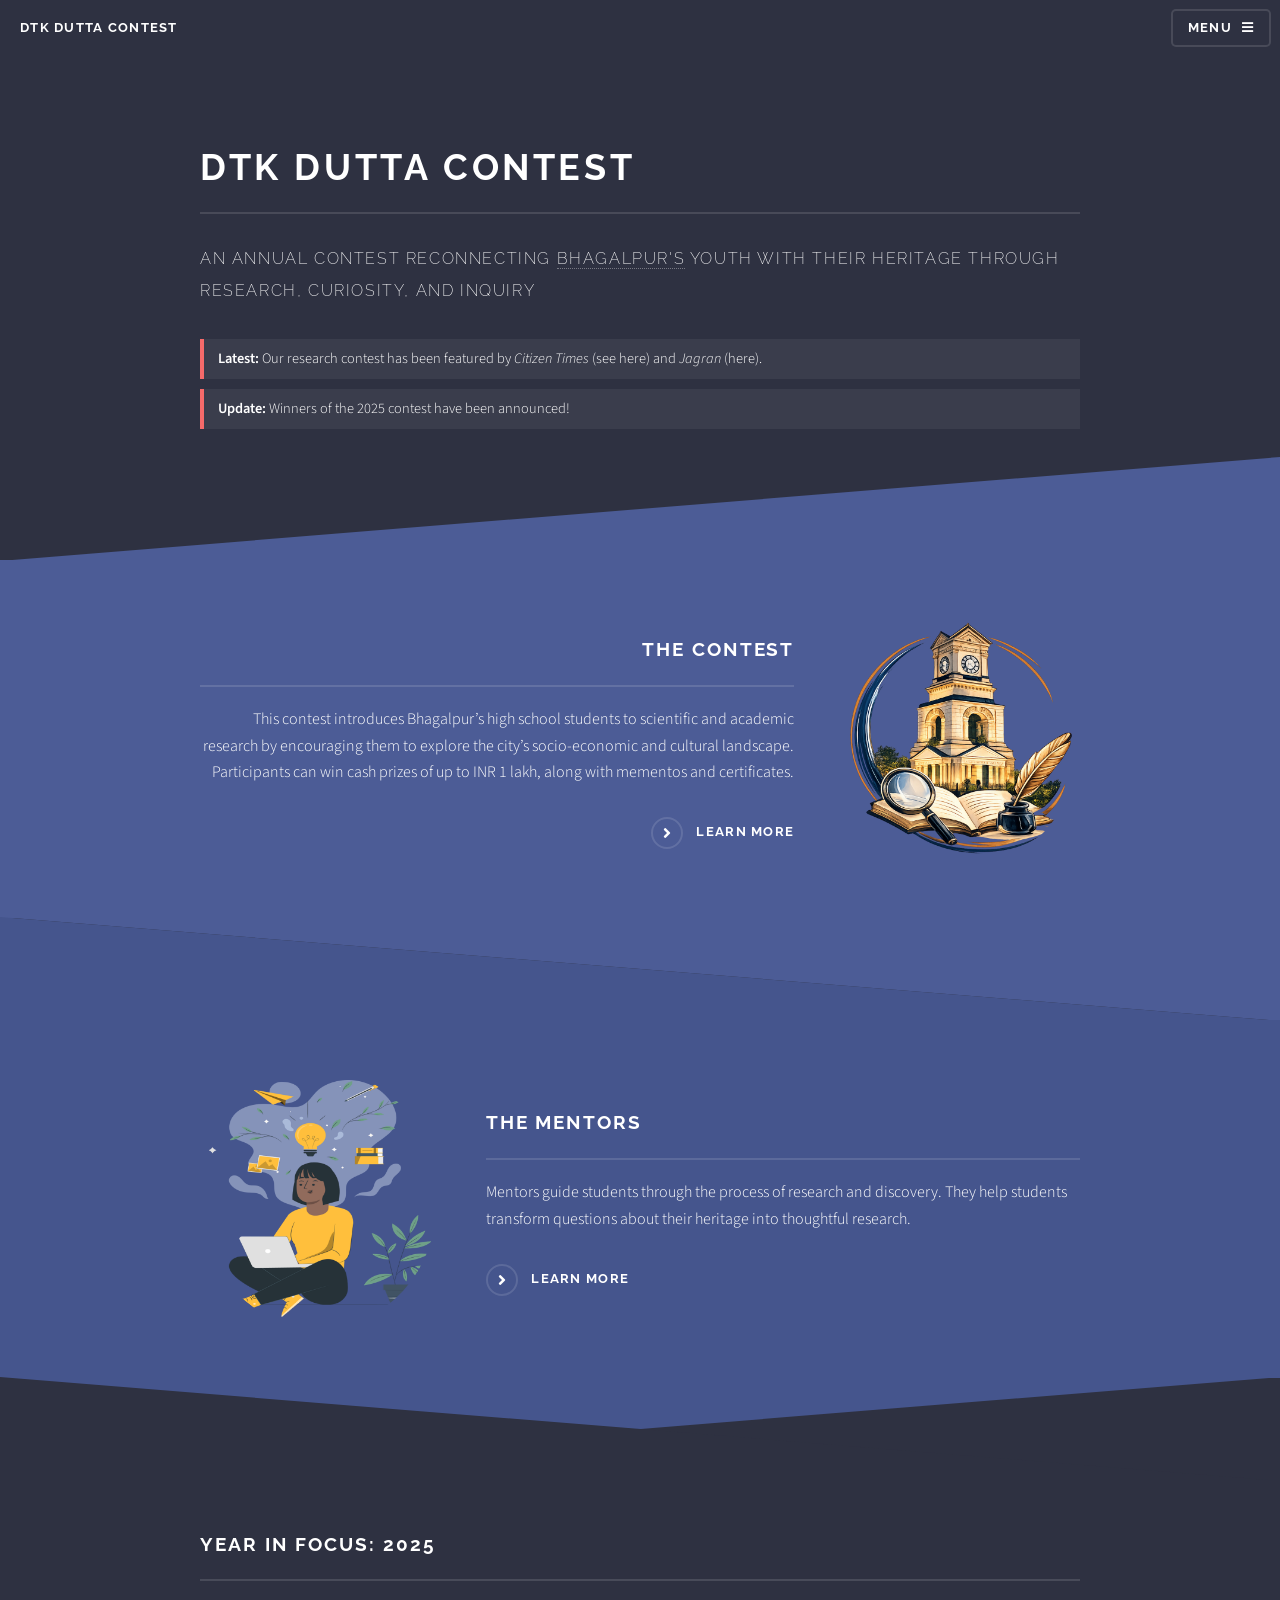
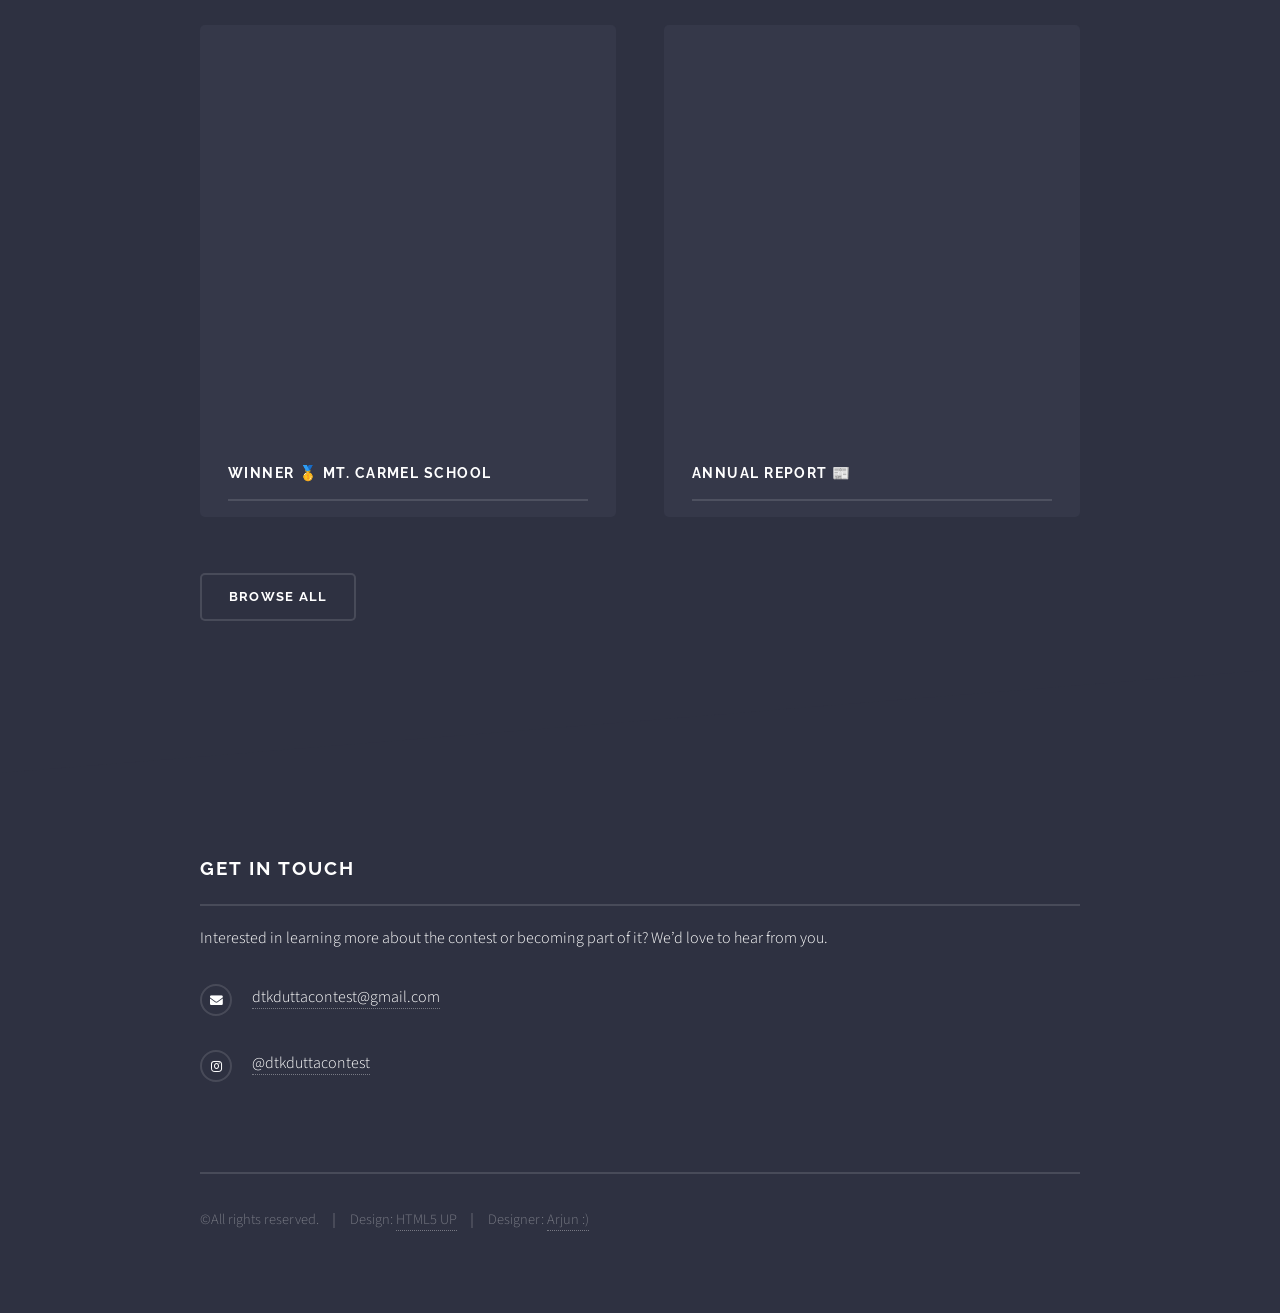
==== commit 295aeaeb: "Implement slideshow for banner images Added a slideshow feature to the banner section that automatic" ====
--- a/index.html
+++ b/index.html
@@ -7,6 +7,18 @@
 		<link rel="stylesheet" href="assets/css/main.css" />
 		<noscript><link rel="stylesheet" href="assets/css/noscript.css" /></noscript>
 	</head>
+
+	<script>
+		document.addEventListener("DOMContentLoaded", function() {
+		    let slides = document.querySelectorAll(".slide");
+		    let current = 0;
+		    setInterval(function() {
+		        slides[current].classList.remove("active");
+		        current = (current + 1) % slides.length;
+		        slides[current].classList.add("active");
+		    }, 4000);
+		});
+	</script>
 	<body>
 
 		<!-- Page Wrapper -->
@@ -37,6 +49,15 @@
 				<!-- Banner -->
 					<section id="banner">
 						<div class="inner">
+
+							<div class="slideshow-container">
+							    <img class="slide active" src="images/banner1.jpg" alt="">
+							    <img class="slide" src="images/banner2.jpg" alt="">
+							    <img class="slide" src="images/banner3.jpg" alt="">
+							    <img class="slide" src="images/banner4.jpg" alt="">
+							    <img class="slide" src="images/banner5.jpg" alt="">
+							</div>
+							
 							<!-- <div class="logo"><span class="icon fa-gem"></span></div> -->
 							<h2>DTK Dutta Contest</h2>
 							<p>An annual contest reconnecting <a href="https://en.wikipedia.org/wiki/Bhagalpur">Bhagalpur's</a> youth with their heritage through research, curiosity, and inquiry</a></p>
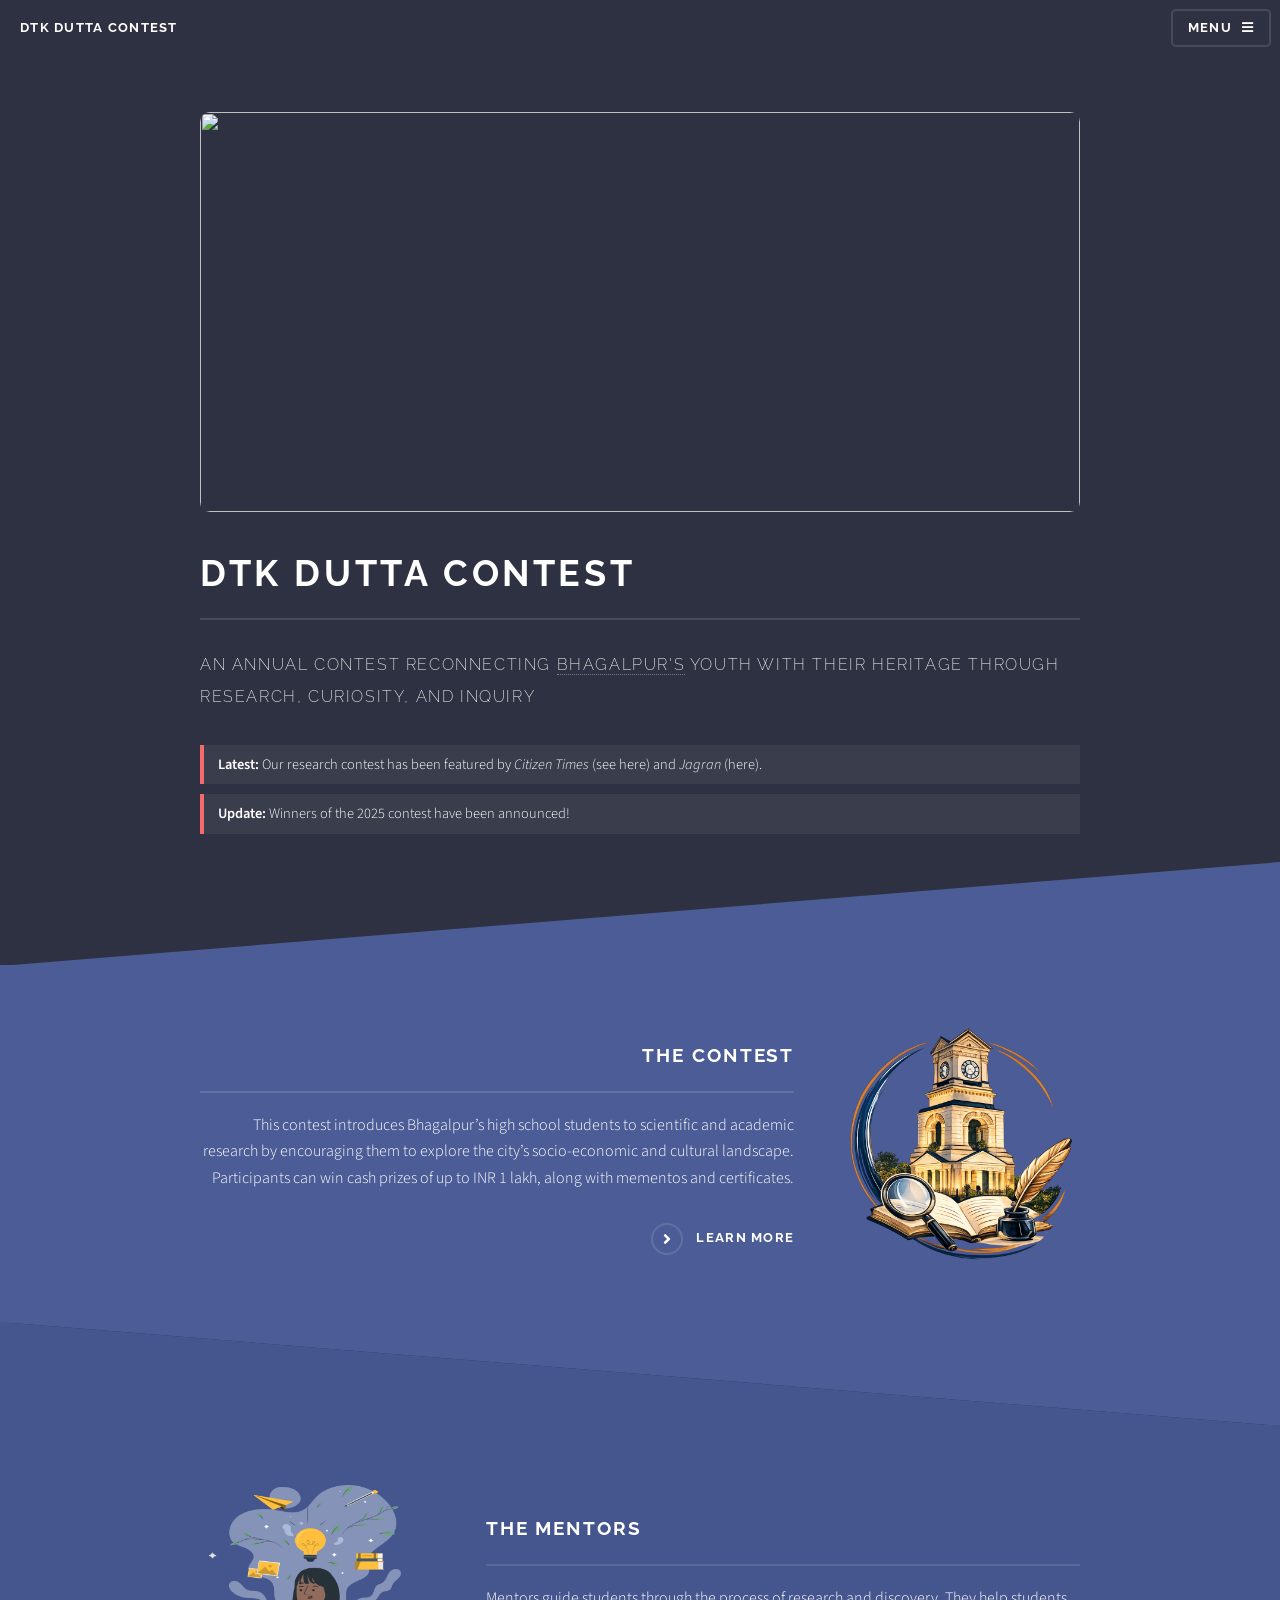
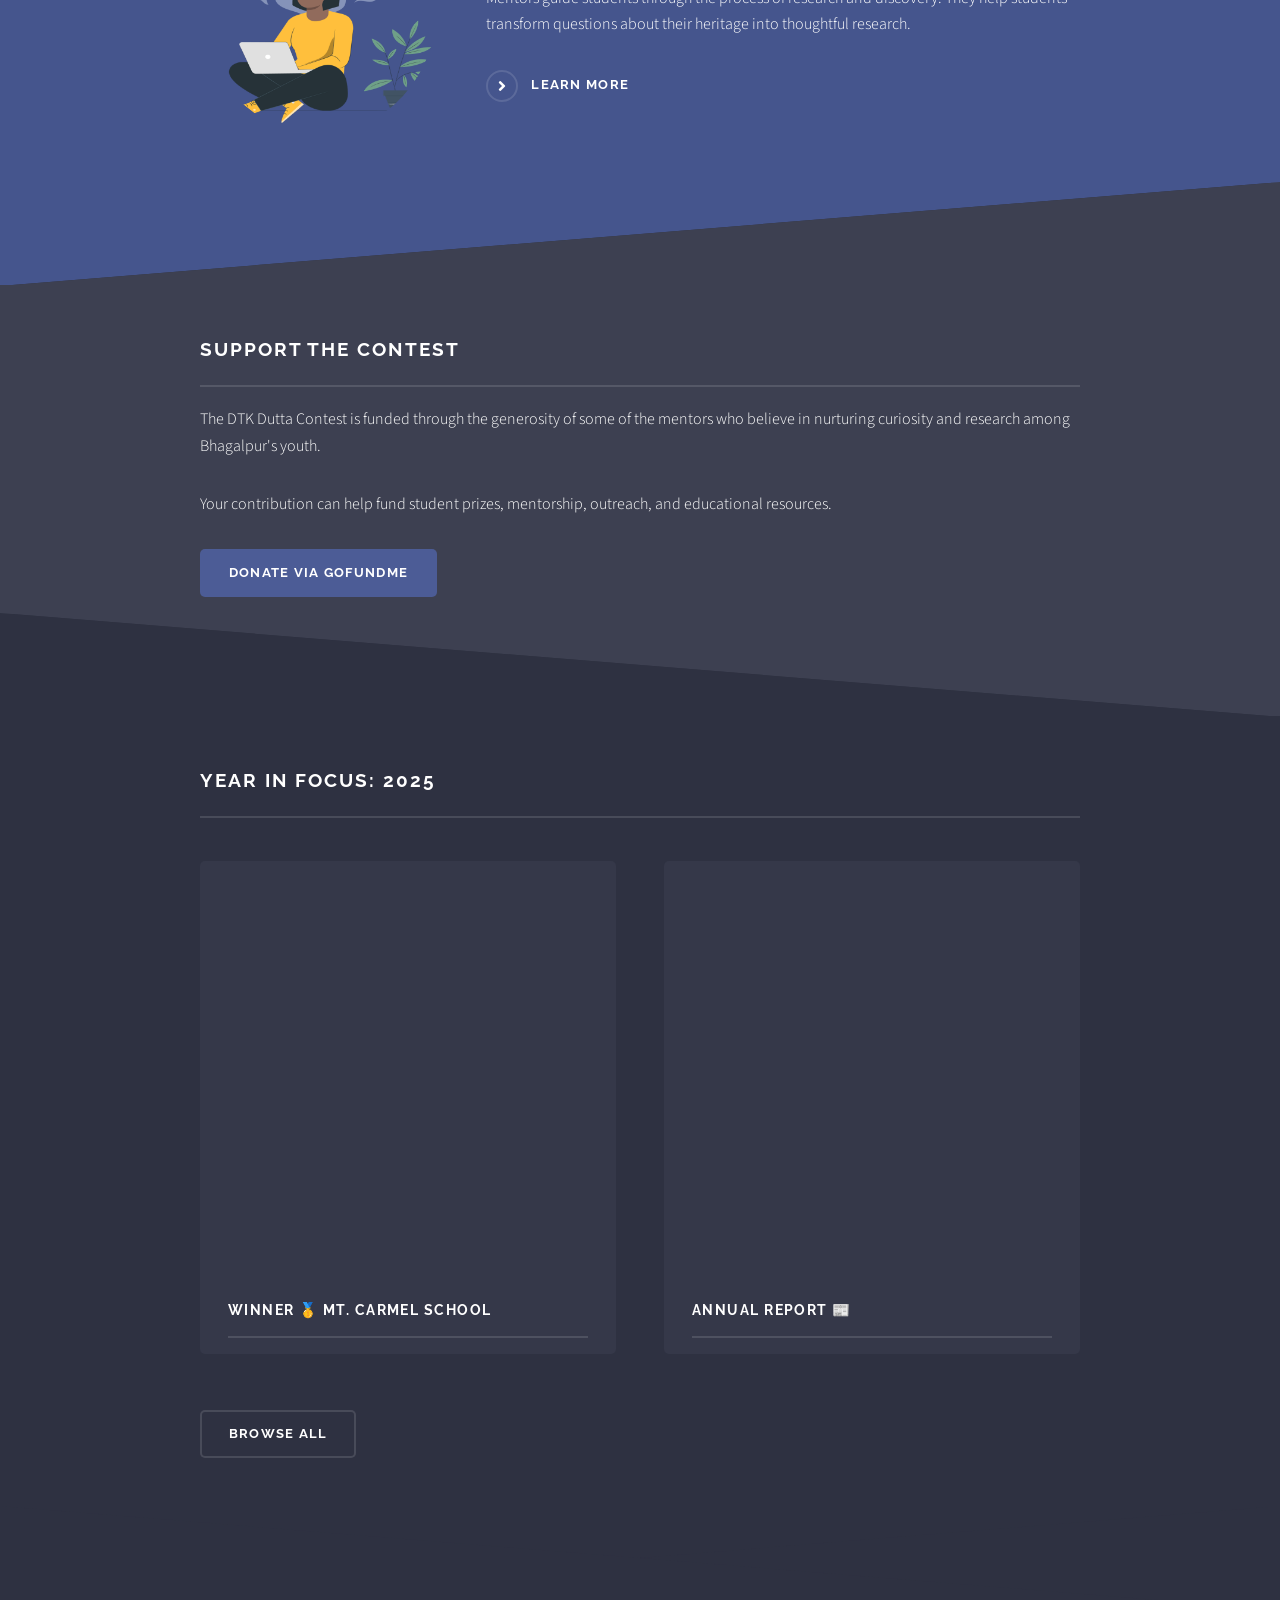
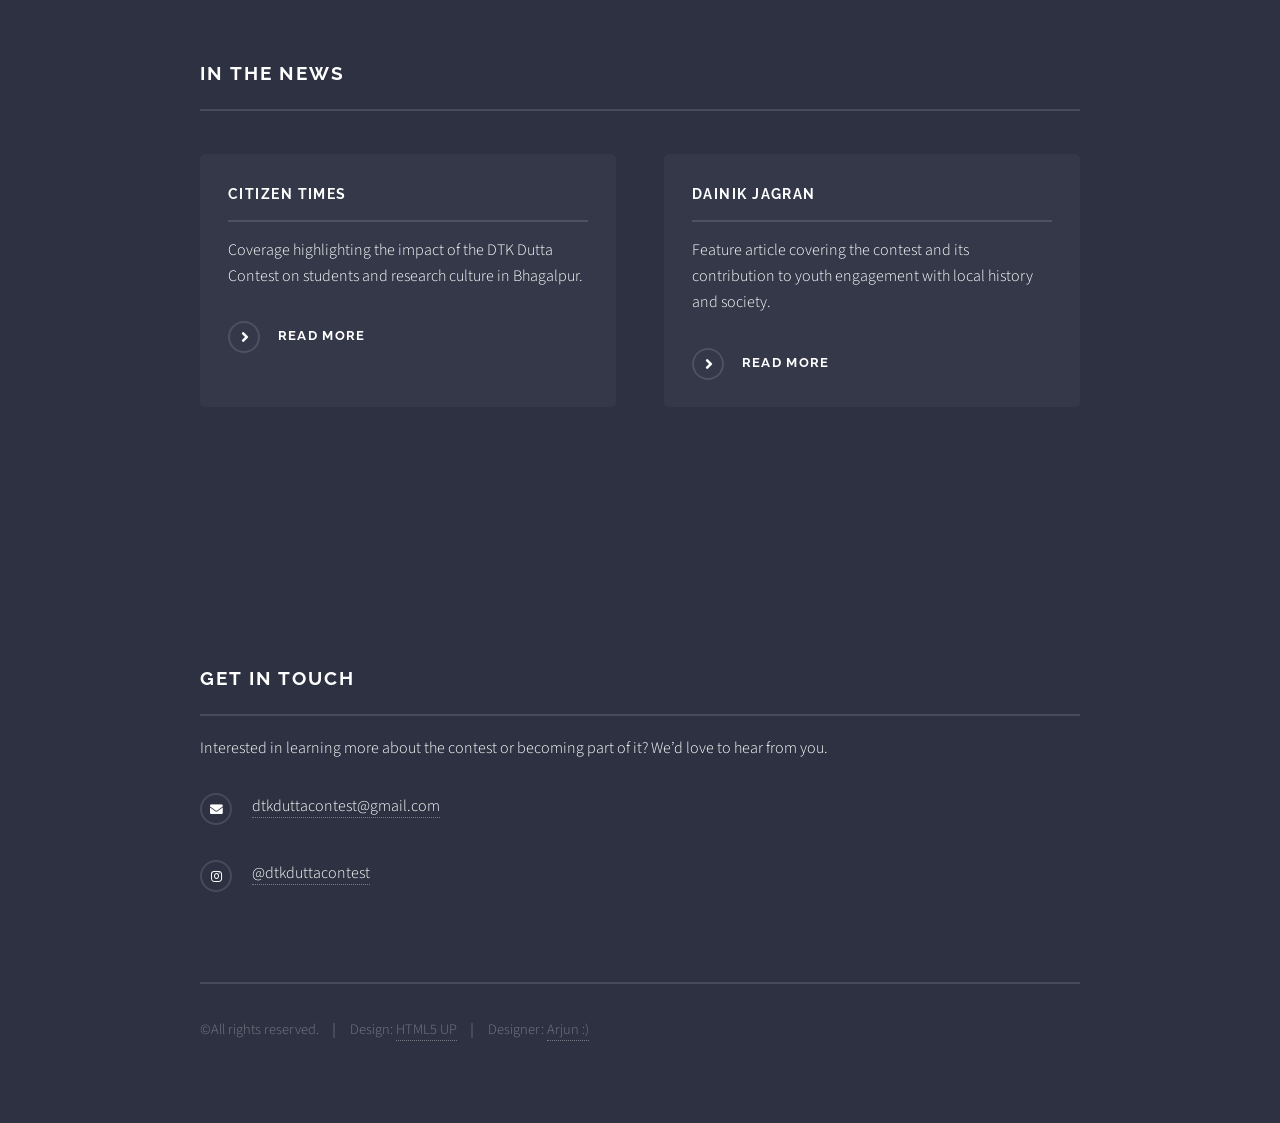
==== commit 0b80ed3d: "Add support section and news articles to index.html Added sections for contest support and news arti" ====
--- a/index.html
+++ b/index.html
@@ -104,6 +104,26 @@
 									</div>
 								</div>
 							</section>
+
+						<!-- Three -->
+						<section class="wrapper style3">
+						    <div class="inner">
+						        <h2 class="major">Support the Contest</h2>
+						        <p>
+						            The DTK Dutta Contest is funded through the generosity of some of the mentors 
+									who believe in nurturing curiosity and research among Bhagalpur's youth.
+						        </p>						
+						        <p>
+						            Your contribution can help fund student prizes, mentorship,
+						            outreach, and educational resources.
+						        </p>
+						        <a href="YOUR_GOFUNDME_LINK"
+						           target="_blank"
+						           class="button primary">
+						            Donate via GoFundMe
+						        </a>
+						    </div>
+						</section>
 
 						<!-- Four -->
 							<section id="four" class="wrapper alt style1">
@@ -133,6 +153,50 @@
 								</div>
 							</section>
 
+						<!-- Five -->
+							<section class="wrapper alt style1">
+							    <div class="inner">							
+							        <h2 class="major">In the News</h2>							
+							        <section class="features">							
+							            <article>
+							                <a href="https://www.youtube.com/watch?v=UC8y3TRYU3A"
+							                   target="_blank"
+							                   class="image">
+							                    <img src="images/citizen-times.jpg" alt="">
+							                </a>							
+							                <h3 class="major">Citizen Times</h3>							
+							                <p>
+							                    Coverage highlighting the impact of the DTK Dutta Contest
+							                    on students and research culture in Bhagalpur.
+							                </p>							
+							                <a href="https://www.youtube.com/watch?v=UC8y3TRYU3A"
+							                   target="_blank"
+							                   class="special">
+							                    Read More
+							                </a>
+							            </article>
+							            <article>
+							                <a href="https://www.jagran.com/bihar/bhagalpur-dtk-dutta-contest-bhagalpur-students-social-research-impact-40152360.html"
+							                   target="_blank"
+							                   class="image">
+							                    <img src="images/jagran.jpg" alt="">
+							                </a>							
+							                <h3 class="major">Dainik Jagran</h3>
+							                <p>
+							                    Feature article covering the contest and its contribution
+							                    to youth engagement with local history and society.
+							                </p>							
+							                <a href="https://www.jagran.com/bihar/bhagalpur-dtk-dutta-contest-bhagalpur-students-social-research-impact-40152360.html"
+							                   target="_blank"
+							                   class="special">
+							                    Read More
+							                </a>
+										</article>
+							        </section>
+							
+							    </div>
+							</section>
+
 					</section>
 
 				<!-- Footer -->
--- a/assets/css/main.css
+++ b/assets/css/main.css
@@ -28,6 +28,29 @@
 .spotlight .image {
     width: 260px;
     height: 260px;
+}
+
+.slideshow-container {
+    position: relative;
+    width: 100%;
+    height: 400px;
+    overflow: hidden;
+    border-radius: 10px;
+    margin-bottom: 2em;
+}
+
+.slide {
+    position: absolute;
+    width: 100%;
+    height: 100%;
+    object-fit: cover;
+
+    opacity: 0;
+    transition: opacity 1s ease-in-out;
+}
+
+.slide.active {
+    opacity: 1;
 }
 
 .spotlight .image img {
@@ -4216,4 +4239,4 @@
 			padding: 2em 1.5em 0.1em 1.5em ;
 		}
 
-	}+	}
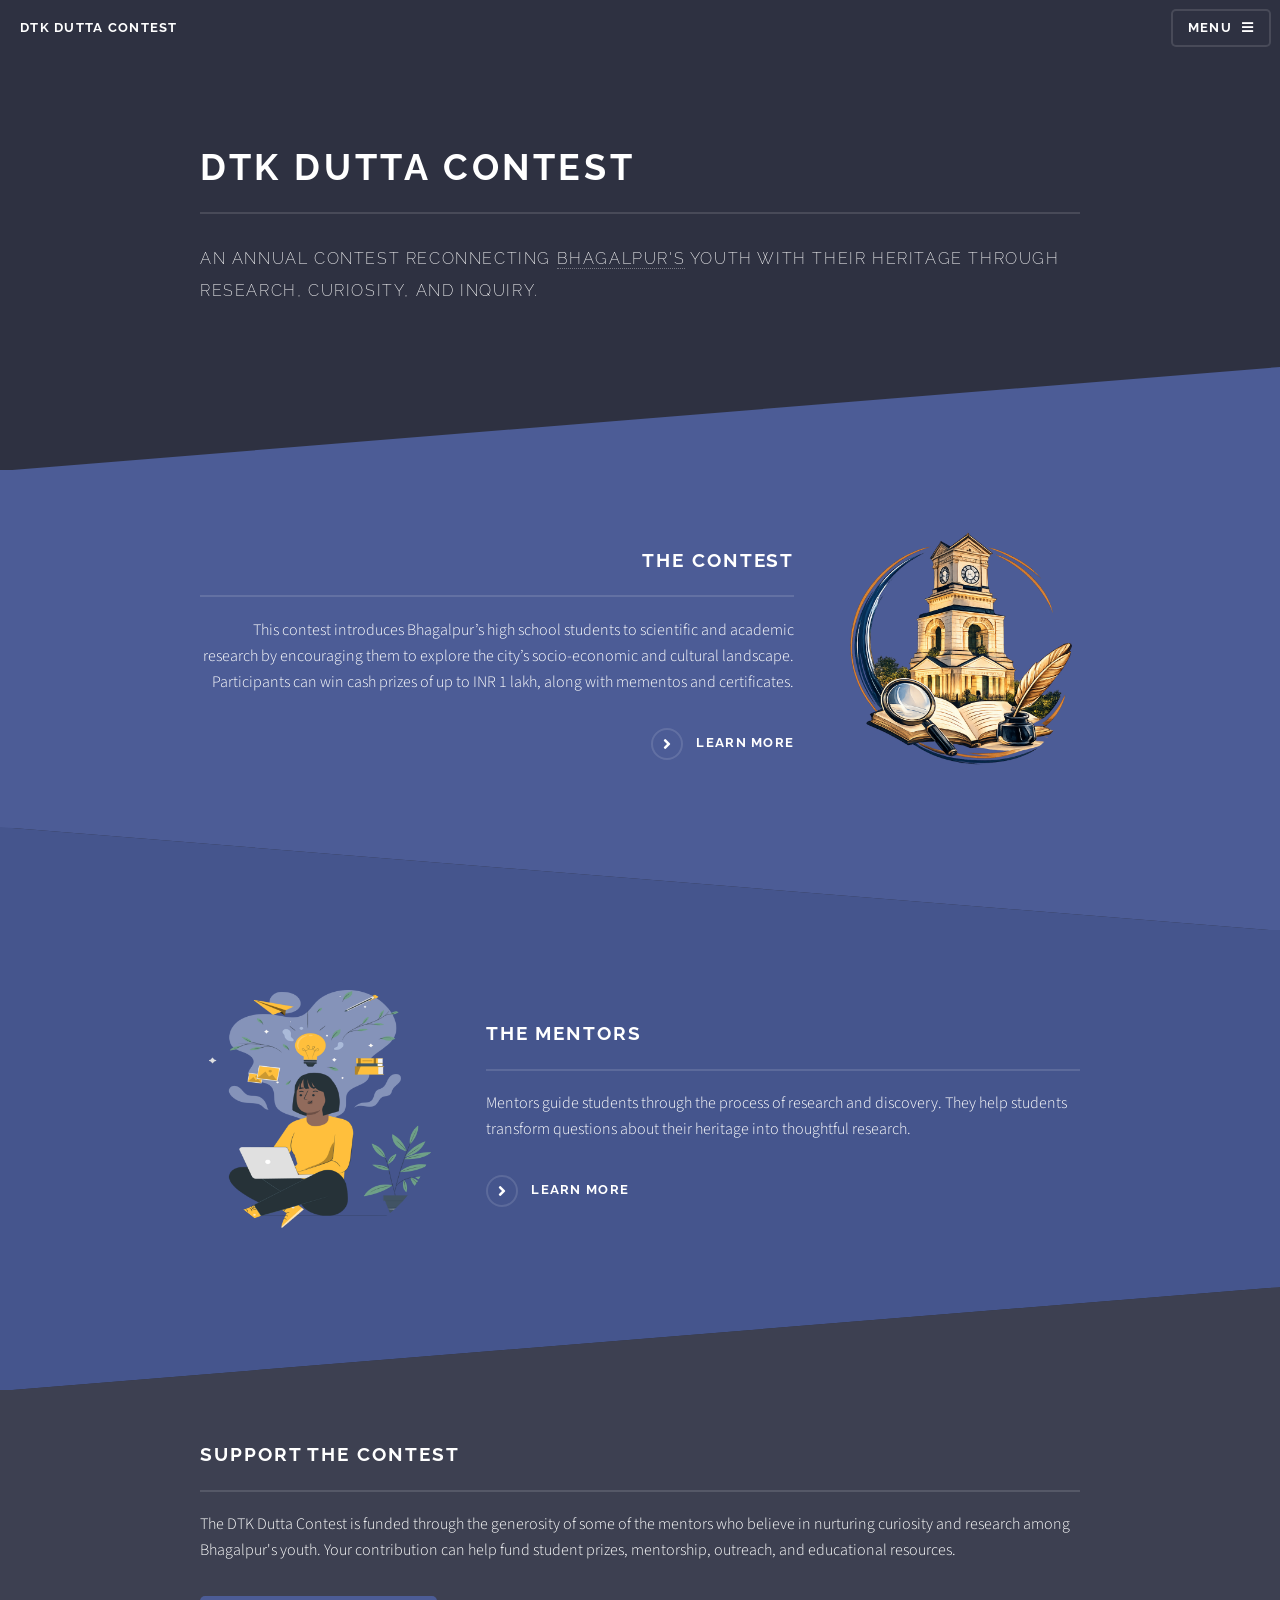
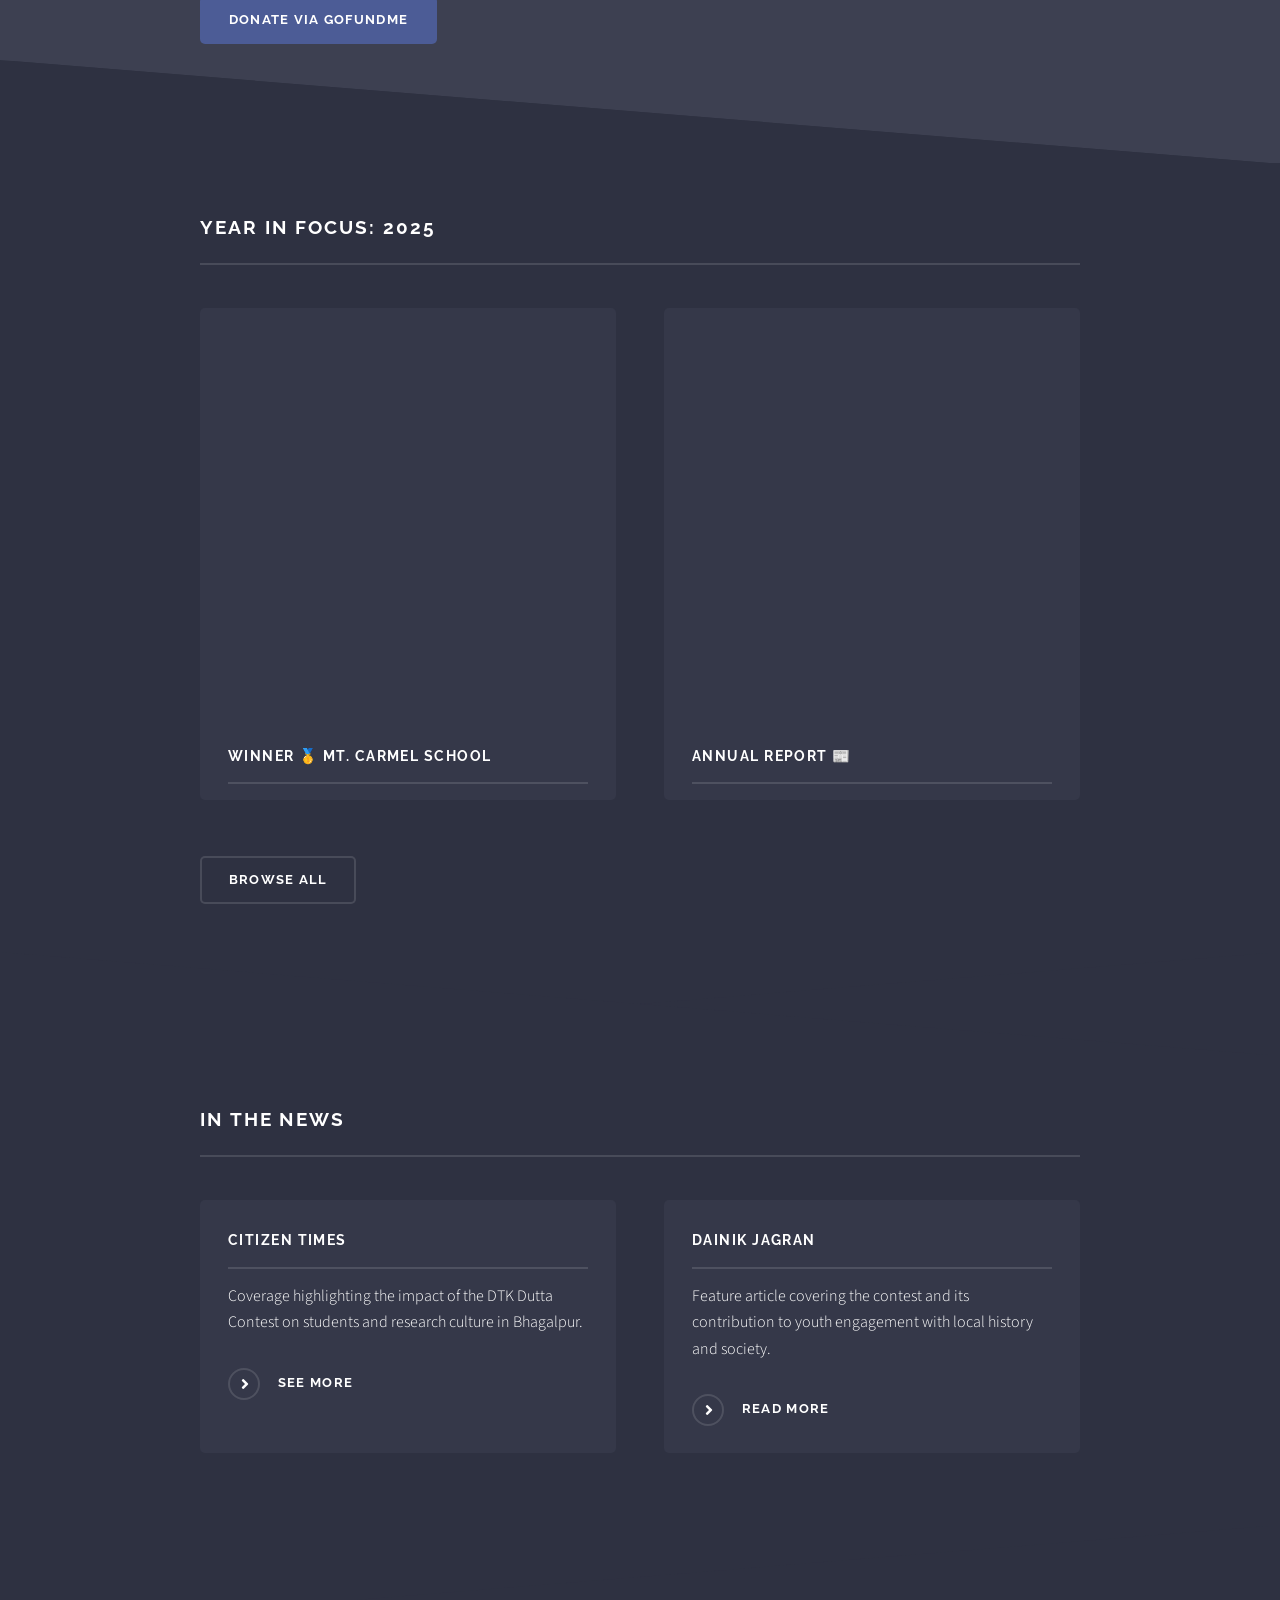
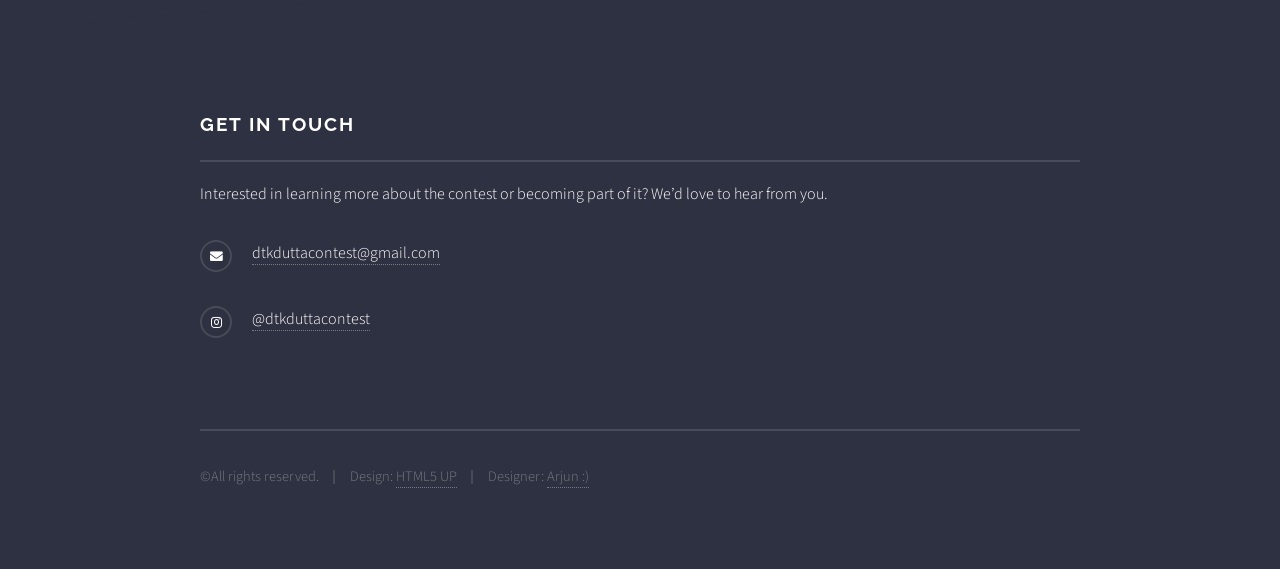
==== commit 52c52136: "Update index.html" ====
--- a/index.html
+++ b/index.html
@@ -9,16 +9,17 @@
 	</head>
 
 	<script>
-		document.addEventListener("DOMContentLoaded", function() {
-		    let slides = document.querySelectorAll(".slide");
-		    let current = 0;
-		    setInterval(function() {
-		        slides[current].classList.remove("active");
-		        current = (current + 1) % slides.length;
-		        slides[current].classList.add("active");
-		    }, 4000);
-		});
+	document.addEventListener("DOMContentLoaded", function() {
+		const slides = document.querySelectorAll(".banner-slide");
+		let current = 0;
+		setInterval(() => {
+			slides[current].classList.remove("active");
+			current = (current + 1) % slides.length;
+			slides[current].classList.add("active");
+		}, 5000);
+	});
 	</script>
+	
 	<body>
 
 		<!-- Page Wrapper -->
@@ -48,33 +49,31 @@
 
 				<!-- Banner -->
 					<section id="banner">
-						<div class="inner">
-
-							<div class="slideshow-container">
-							    <img class="slide active" src="images/banner1.jpg" alt="">
-							    <img class="slide" src="images/banner2.jpg" alt="">
-							    <img class="slide" src="images/banner3.jpg" alt="">
-							    <img class="slide" src="images/banner4.jpg" alt="">
-							    <img class="slide" src="images/banner5.jpg" alt="">
-							</div>
-							
-							<!-- <div class="logo"><span class="icon fa-gem"></span></div> -->
-							<h2>DTK Dutta Contest</h2>
-							<p>An annual contest reconnecting <a href="https://en.wikipedia.org/wiki/Bhagalpur">Bhagalpur's</a> youth with their heritage through research, curiosity, and inquiry</a></p>
-						
-							<div class="announcement">
-								<strong>Latest:</strong>
-								Our research contest has been featured by <em>Citizen Times</em>
-								<a href="https://www.youtube.com/watch?v=UC8y3TRYU3A">(see here)</a>
-								and <em>Jagran</em>
-								<a href="https://www.jagran.com/bihar/bhagalpur-dtk-dutta-contest-bhagalpur-students-social-research-impact-40152360.html">(here)</a>.
-							</div>
-
-							<div class="announcement">
-								<strong>Update:</strong>
-								<a href="archives.html">Winners of the 2025 contest have been announced!</a>
-							</div>
-
+					    <div class="banner-slideshow">
+					        <img class="banner-slide active" src="images/banner1.jpg" alt="">
+					        <img class="banner-slide" src="images/banner2.jpg" alt="">
+					        <img class="banner-slide" src="images/banner3.jpg" alt="">
+					        <img class="banner-slide" src="images/banner4.jpg" alt="">
+					        <img class="banner-slide" src="images/banner5.jpg" alt="">
+					    </div>
+					
+					    <div class="inner">
+					        <h2>DTK Dutta Contest</h2>
+					        <p>
+					            An annual contest reconnecting
+					            <a href="https://en.wikipedia.org/wiki/Bhagalpur">Bhagalpur's</a>
+					            youth with their heritage through research,
+					            curiosity, and inquiry.
+					        </p>
+					
+					        <!-- <div class="announcement">
+					            <strong>Latest:</strong>
+					            Our research contest has been featured by
+					            <em>Citizen Times</em>
+					            <a href="https://www.youtube.com/watch?v=UC8y3TRYU3A">(see here)</a>
+					            and <em>Jagran</em>
+					            <a href="https://www.jagran.com/bihar/bhagalpur-dtk-dutta-contest-bhagalpur-students-social-research-impact-40152360.html">(here)</a>.
+					        </div> -->
 						</div>
 					</section>
 
@@ -112,11 +111,9 @@
 						        <p>
 						            The DTK Dutta Contest is funded through the generosity of some of the mentors 
 									who believe in nurturing curiosity and research among Bhagalpur's youth.
+									Your contribution can help fund student prizes, mentorship,
+						            outreach, and educational resources.
 						        </p>						
-						        <p>
-						            Your contribution can help fund student prizes, mentorship,
-						            outreach, and educational resources.
-						        </p>
 						        <a href="YOUR_GOFUNDME_LINK"
 						           target="_blank"
 						           class="button primary">
@@ -172,7 +169,7 @@
 							                <a href="https://www.youtube.com/watch?v=UC8y3TRYU3A"
 							                   target="_blank"
 							                   class="special">
-							                    Read More
+							                    See More
 							                </a>
 							            </article>
 							            <article>
@@ -193,7 +190,6 @@
 							                </a>
 										</article>
 							        </section>
-							
 							    </div>
 							</section>
 
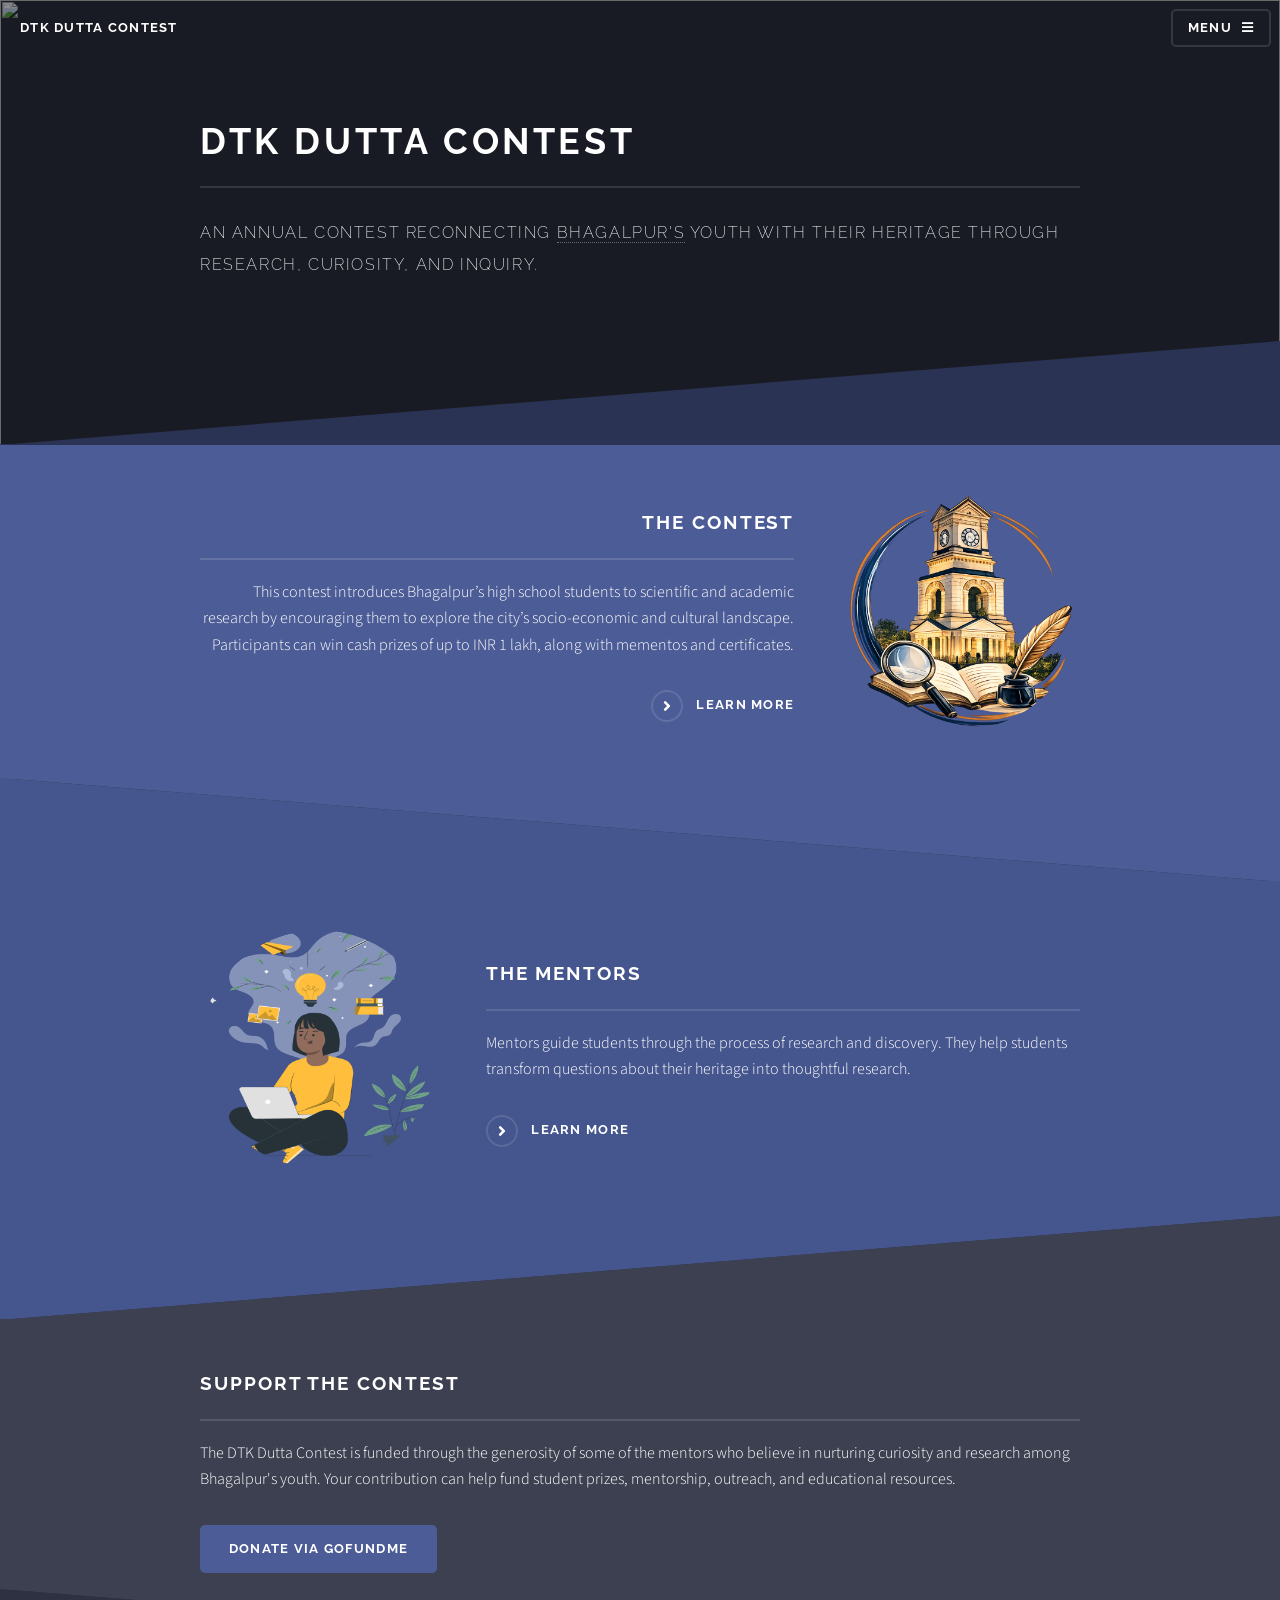
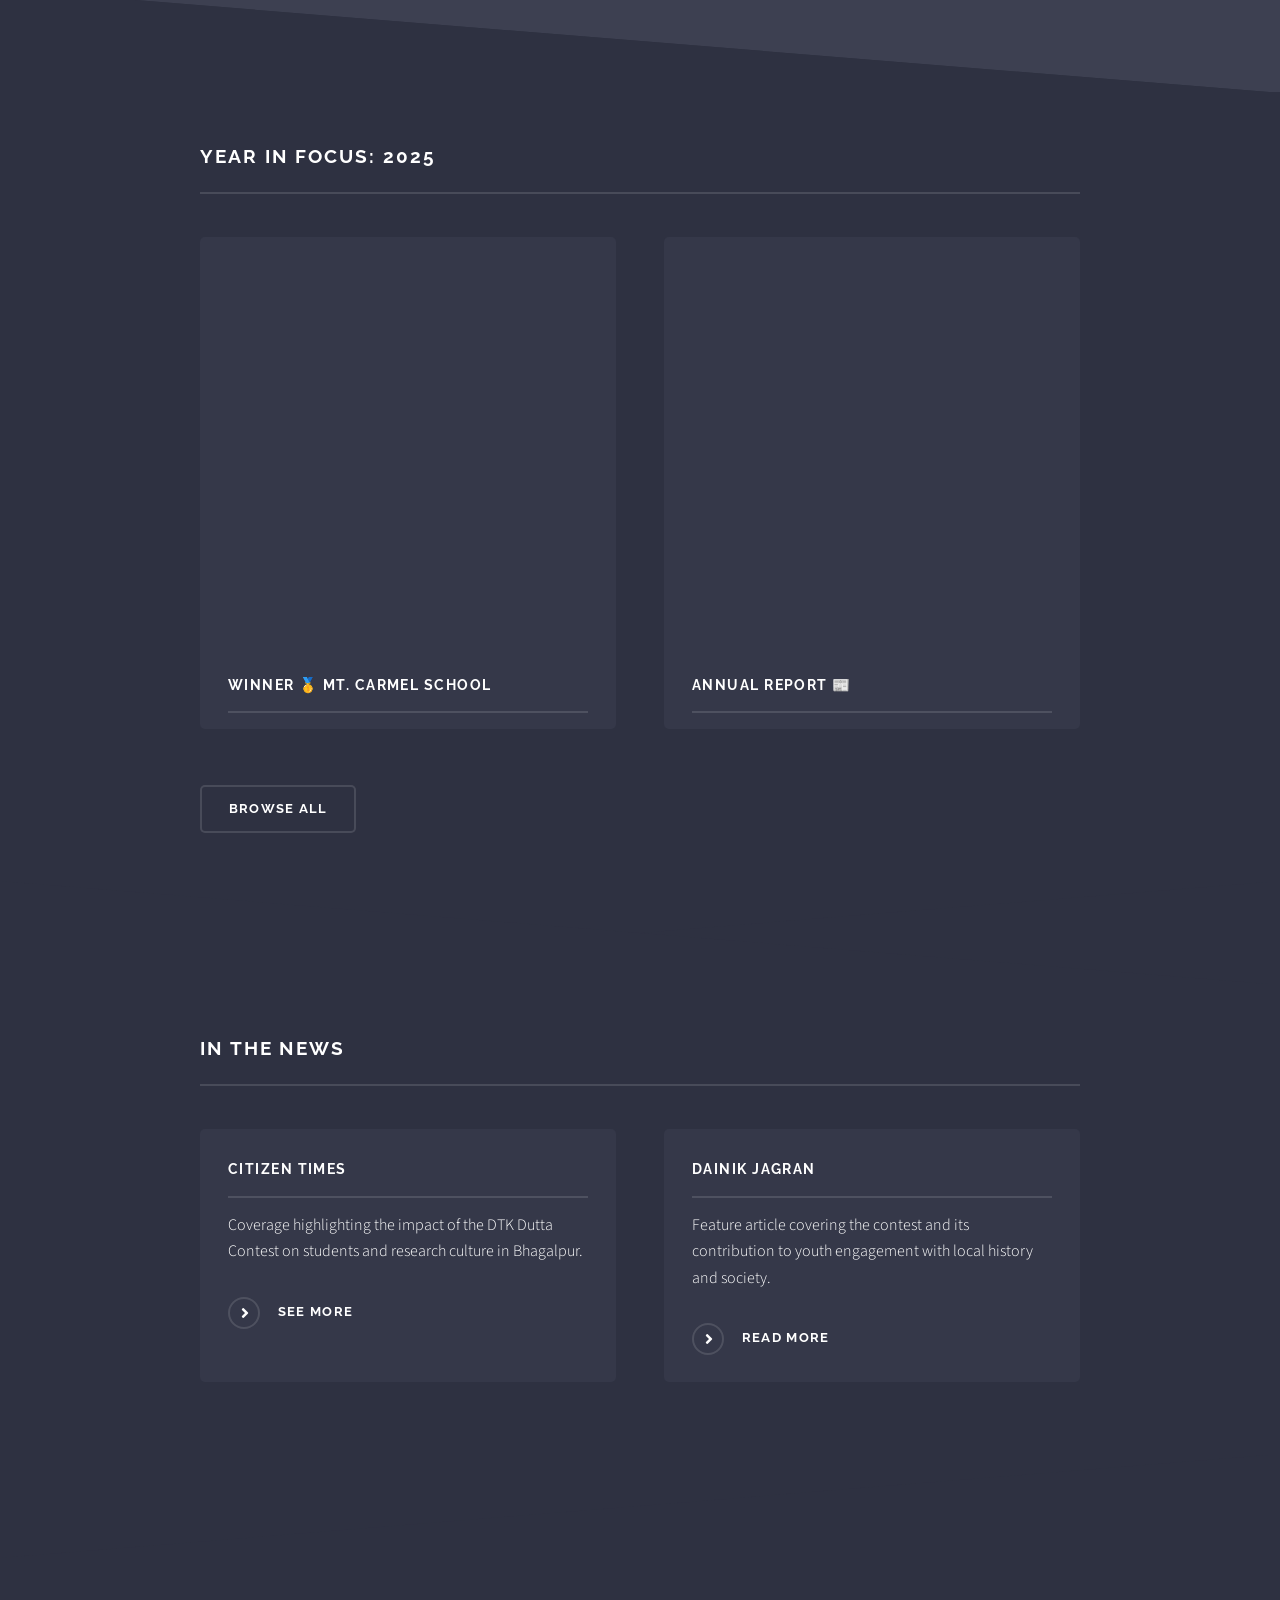
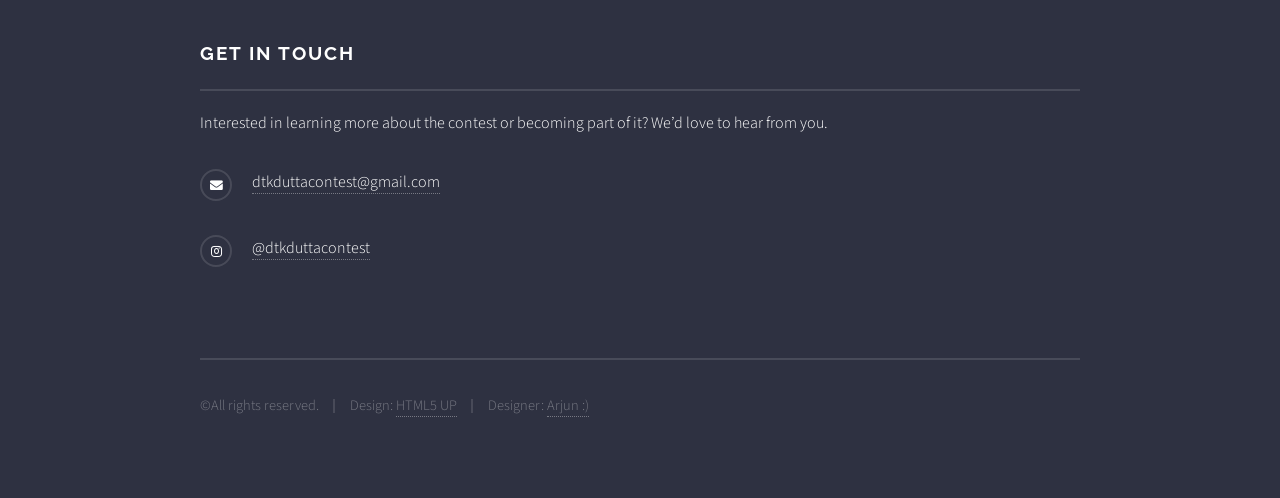
==== commit 9bdb54ec: "Update index.html" ====
--- a/index.html
+++ b/index.html
@@ -55,7 +55,7 @@
 					        <img class="banner-slide" src="images/banner3.jpg" alt="">
 					        <img class="banner-slide" src="images/banner4.jpg" alt="">
 					        <img class="banner-slide" src="images/banner5.jpg" alt="">
-					    </div>
+					    </div>	
 					
 					    <div class="inner">
 					        <h2>DTK Dutta Contest</h2>
@@ -159,7 +159,7 @@
 							                <a href="https://www.youtube.com/watch?v=UC8y3TRYU3A"
 							                   target="_blank"
 							                   class="image">
-							                    <img src="images/citizen-times.jpg" alt="">
+							                    <!-- <img src="images/citizen-times.jpg" alt=""> -->
 							                </a>							
 							                <h3 class="major">Citizen Times</h3>							
 							                <p>
@@ -176,7 +176,7 @@
 							                <a href="https://www.jagran.com/bihar/bhagalpur-dtk-dutta-contest-bhagalpur-students-social-research-impact-40152360.html"
 							                   target="_blank"
 							                   class="image">
-							                    <img src="images/jagran.jpg" alt="">
+							                    <!-- <img src="images/jagran.jpg" alt=""> -->
 							                </a>							
 							                <h3 class="major">Dainik Jagran</h3>
 							                <p>
--- a/assets/css/main.css
+++ b/assets/css/main.css
@@ -25,34 +25,58 @@
 	font: inherit;
 	vertical-align: baseline;}
 
-.spotlight .image {
-    width: 260px;
-    height: 260px;
+#banner {
+    position: relative;
+    overflow: hidden;
 }
 
-.slideshow-container {
-    position: relative;
-    width: 100%;
-    height: 400px;
-    overflow: hidden;
-    border-radius: 10px;
-    margin-bottom: 2em;
-}
-
-.slide {
+.banner-slideshow {
     position: absolute;
+    top: 0;
+    left: 0;
+
     width: 100%;
     height: 100%;
+
+    z-index: 0;
+}
+
+.banner-slide {
+    position: absolute;
+
+    width: 100%;
+    height: 100%;
+
     object-fit: cover;
 
     opacity: 0;
-    transition: opacity 1s ease-in-out;
+
+    transition: opacity 1.5s ease-in-out;
 }
 
-.slide.active {
+.banner-slide.active {
     opacity: 1;
 }
 
+#banner::before {
+    content: "";
+    position: absolute;
+
+    top: 0;
+    left: 0;
+
+    width: 100%;
+    height: 100%;
+
+    background: rgba(0,0,0,0.45);
+
+    z-index: 1;
+}
+
+#banner .inner {
+    position: relative;
+    z-index: 2;
+}
 .spotlight .image img {
     width: 100%;
     height: 100%;
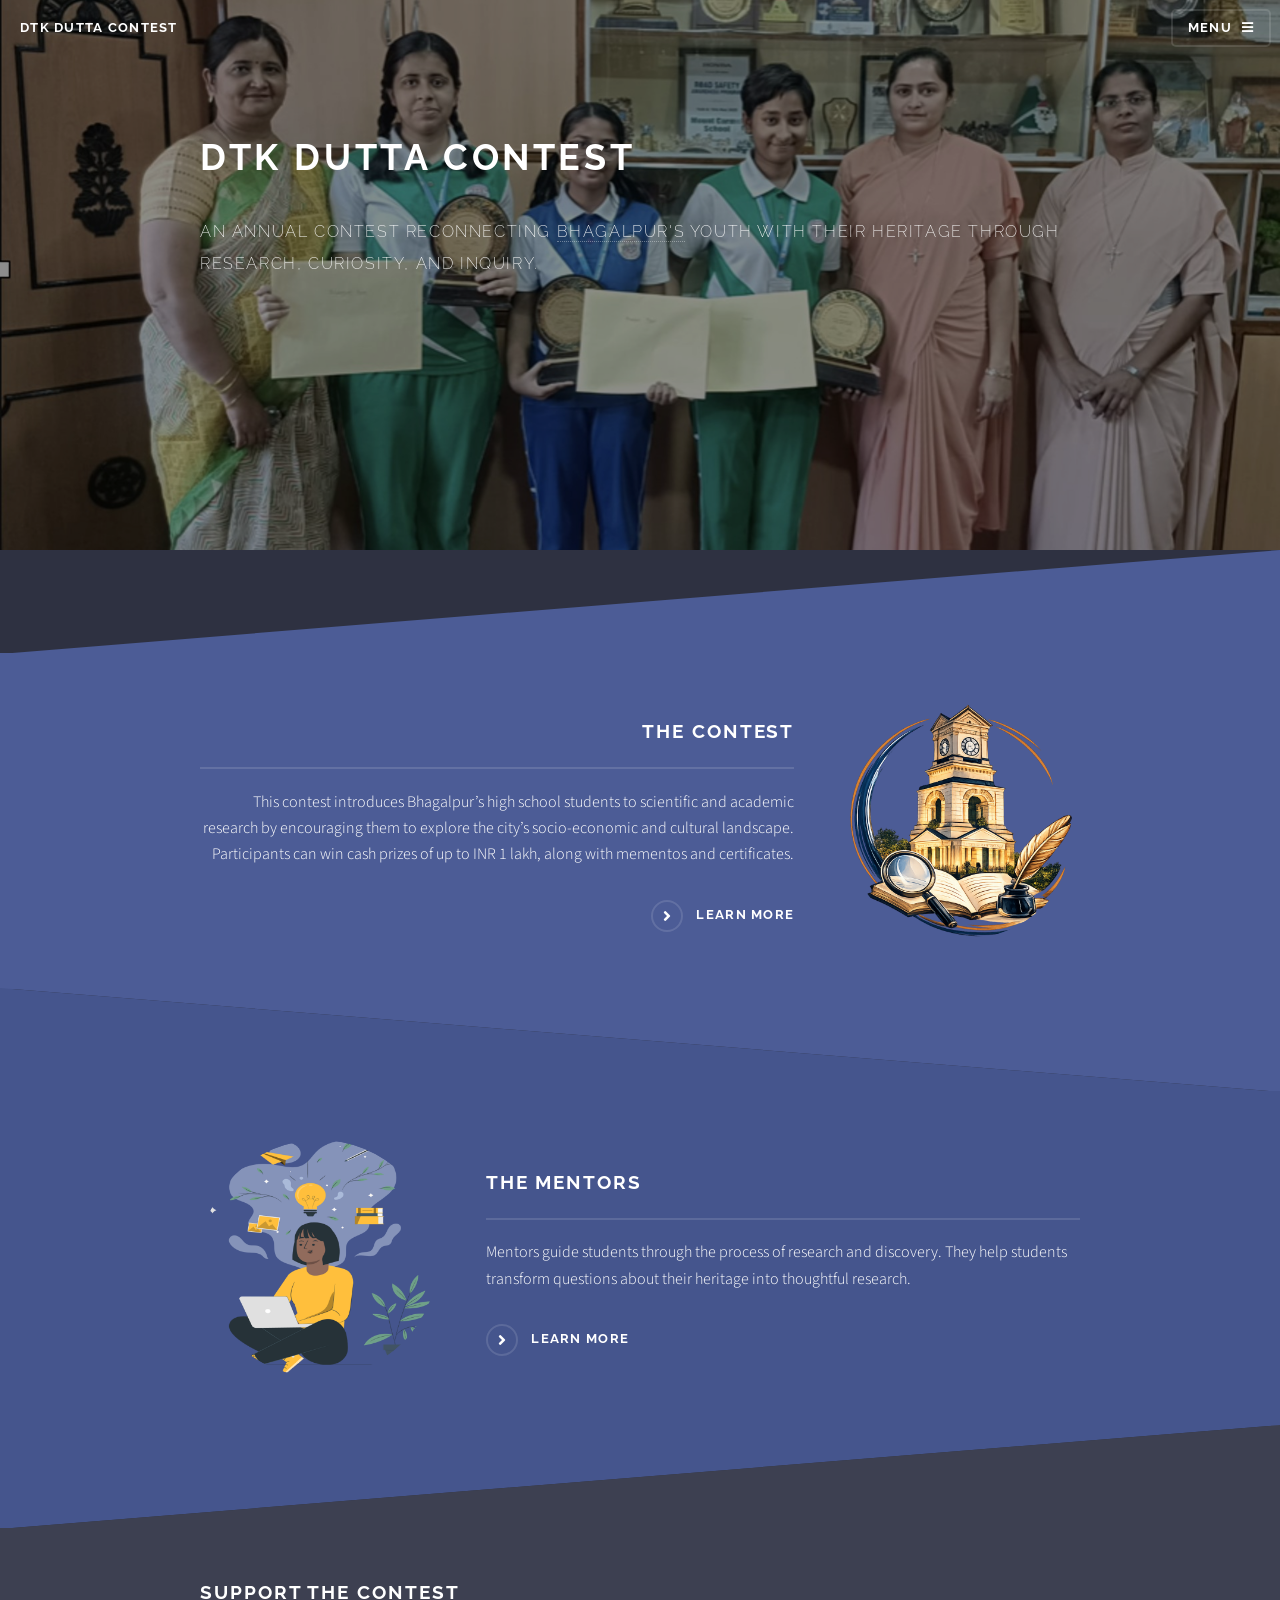
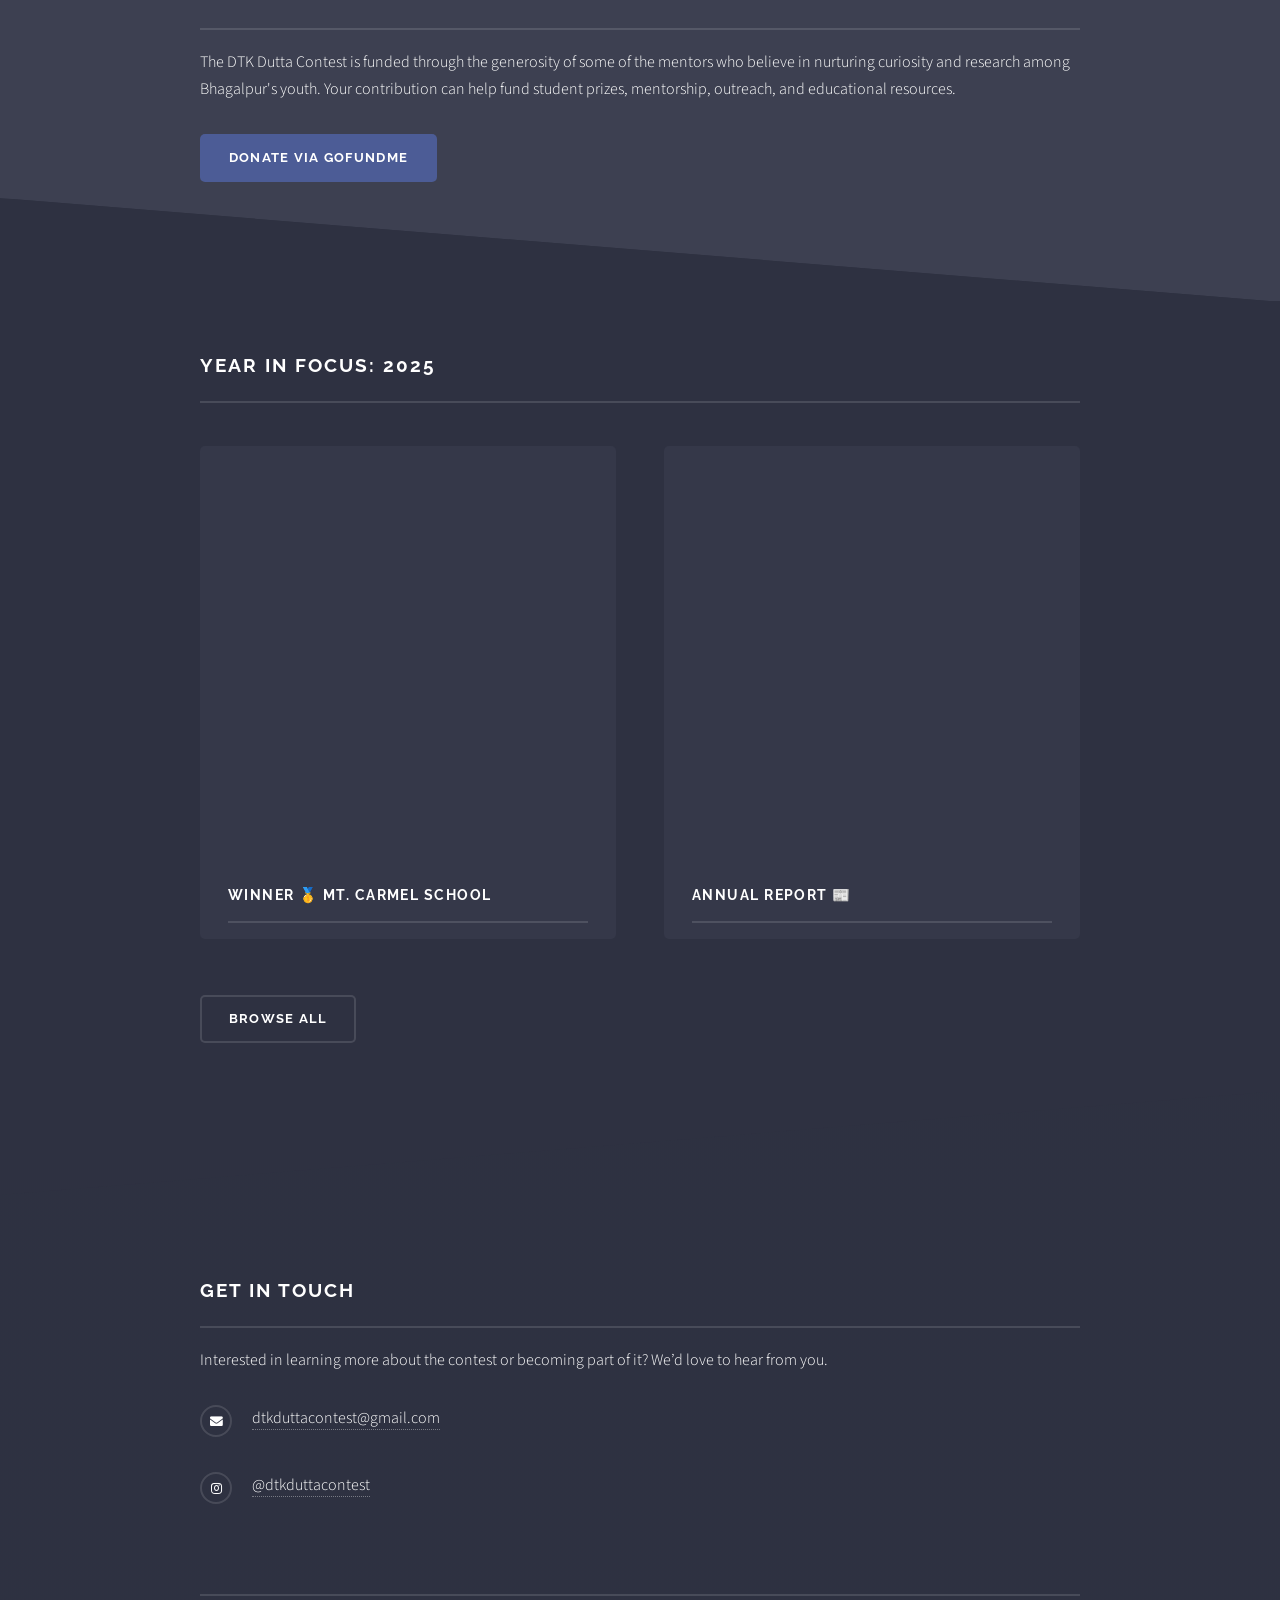
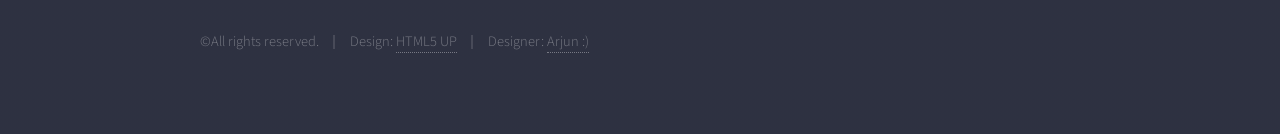
==== commit e29c89d9: "Delete 'In the News' section from index.html Removed the 'In the News' section from the index.html f" ====
--- a/index.html
+++ b/index.html
@@ -149,50 +149,6 @@
 									</ul>
 								</div>
 							</section>
-
-						<!-- Five -->
-							<section class="wrapper alt style1">
-							    <div class="inner">							
-							        <h2 class="major">In the News</h2>							
-							        <section class="features">							
-							            <article>
-							                <a href="https://www.youtube.com/watch?v=UC8y3TRYU3A"
-							                   target="_blank"
-							                   class="image">
-							                    <!-- <img src="images/citizen-times.jpg" alt=""> -->
-							                </a>							
-							                <h3 class="major">Citizen Times</h3>							
-							                <p>
-							                    Coverage highlighting the impact of the DTK Dutta Contest
-							                    on students and research culture in Bhagalpur.
-							                </p>							
-							                <a href="https://www.youtube.com/watch?v=UC8y3TRYU3A"
-							                   target="_blank"
-							                   class="special">
-							                    See More
-							                </a>
-							            </article>
-							            <article>
-							                <a href="https://www.jagran.com/bihar/bhagalpur-dtk-dutta-contest-bhagalpur-students-social-research-impact-40152360.html"
-							                   target="_blank"
-							                   class="image">
-							                    <!-- <img src="images/jagran.jpg" alt=""> -->
-							                </a>							
-							                <h3 class="major">Dainik Jagran</h3>
-							                <p>
-							                    Feature article covering the contest and its contribution
-							                    to youth engagement with local history and society.
-							                </p>							
-							                <a href="https://www.jagran.com/bihar/bhagalpur-dtk-dutta-contest-bhagalpur-students-social-research-impact-40152360.html"
-							                   target="_blank"
-							                   class="special">
-							                    Read More
-							                </a>
-										</article>
-							        </section>
-							    </div>
-							</section>
-
 					</section>
 
 				<!-- Footer -->
--- a/assets/css/main.css
+++ b/assets/css/main.css
@@ -3488,7 +3488,10 @@
 /* Banner */
 
 	#banner {
-		padding: 10em 0 4.75em 0 ;
+		padding: 8em 0 3em 0;
+		min-height: 550px;
+		background: none !important;
+		margin-bottom: 0 !important;
 	}
 
 		#banner .inner {
@@ -3539,10 +3542,10 @@
 			-ms-filter: blur(0);
 			filter: blur(0);
 			opacity: 1;
-			border-bottom: solid 2px rgba(255, 255, 255, 0.125);
+			border-bottom: none;
 			font-size: 2.25em;
 			margin-bottom: 0.8em;
-			padding-bottom: 0.4em;
+			padding-bottom: 0;
 		}
 
 		#banner p {
@@ -3574,23 +3577,18 @@
 		@media screen and (max-width: 1280px) {
 
 			#banner {
-				padding: 7em 0 8.25em 0 ;
-				background-color: #2e3141;
-				background-image: linear-gradient(to top, rgba(46, 49, 65, 0.8), rgba(46, 49, 65, 0.8)), url("../../images/bg.jpg");
-				background-size: auto,
- cover;
-				background-position: center,
- center;
-				margin-bottom: -6.5em;
-			}
-
+				padding: 8em 0 3em 0;
+				margin-bottom: 0 !important;
+				background: none !important;
+			}
+		
 		}
 
 		@media screen and (max-width: 980px) {
-
+		
 			#banner {
-				padding: 12em 3em 12.375em 3em ;
-				margin-bottom: -4.75em;
+				padding: 8em 3em 3em 3em;
+				margin-bottom: 0 !important;
 			}
 
 				#banner .inner {
@@ -3600,10 +3598,10 @@
 		}
 
 		@media screen and (max-width: 736px) {
-
+		
 			#banner {
-				padding: 5em 2em 4.25em 2em ;
-				margin-bottom: -2.5em;
+				padding: 5em 2em 2em 2em;
+				margin-bottom: 0 !important;
 			}
 
 				#banner .logo {
